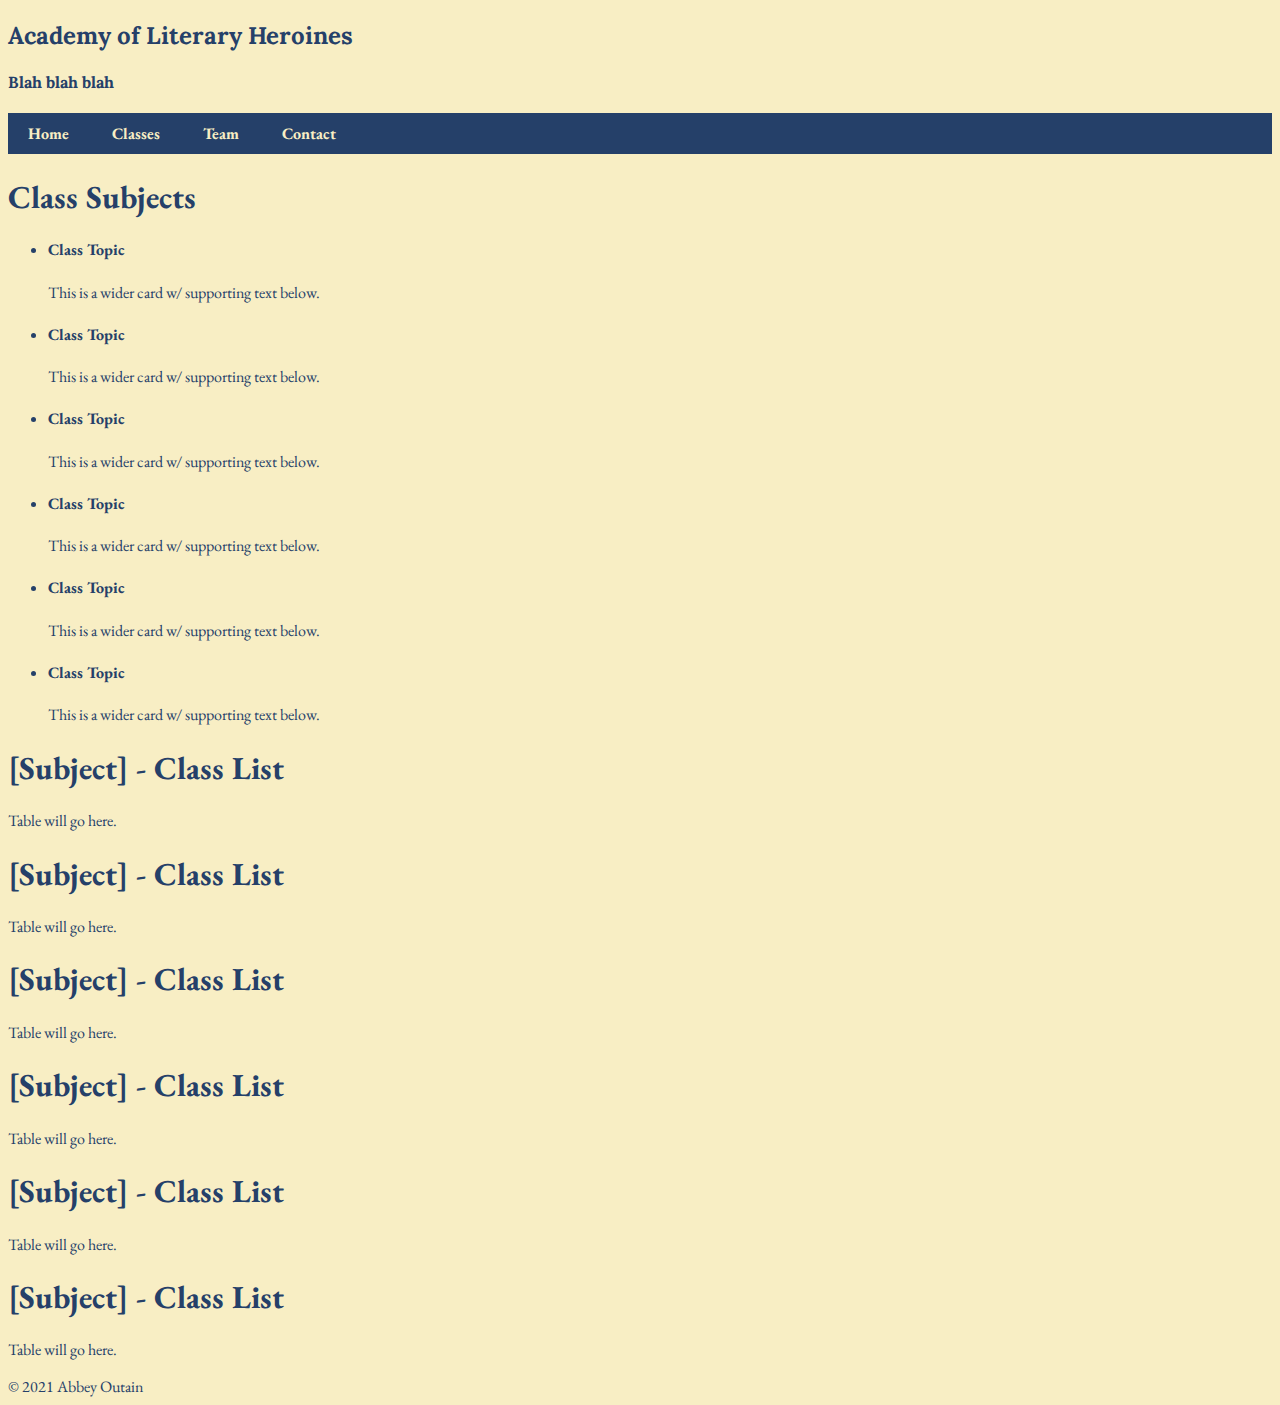
==== FED1StudioProject/Classes.html @ 7d3163d4 "Added fonts and images" ====
﻿<!DOCTYPE html>
<html>
<head>
    <meta charset="utf-8" />
    <title></title>

    <link href="stylesheets/stylesheet1.css" rel="stylesheet" />

</head>
<body>
    <header>
        <h2 id="schoolName">Academy of Literary Heroines</h2>
        <h4 id="slogan">Blah blah blah</h4>
    </header>
    <nav>
        <ul>
            <li><a href="/index.html">Home</a></li>
            <li><a href="/Classes.html">Classes</a></li>
            <li><a href="/Team.html">Team</a></li>
            <li><a href="/Contact.html">Contact</a></li>
        </ul>
    </nav>

    <main>

        <section id="classSubjects">
            <h1>Class Subjects</h1>
            <ul>
                <li>
                    <h4>Class Topic</h4>
                    <p>This is a wider card w/ supporting text below.</p>
                </li>
                <li>
                    <h4>Class Topic</h4>
                    <p>This is a wider card w/ supporting text below.</p>
                </li>
                <li>
                    <h4>Class Topic</h4>
                    <p>This is a wider card w/ supporting text below.</p>
                </li>
                <li>
                    <h4>Class Topic</h4>
                    <p>This is a wider card w/ supporting text below.</p>
                </li>
                <li>
                    <h4>Class Topic</h4>
                    <p>This is a wider card w/ supporting text below.</p>
                </li>
                <li>
                    <h4>Class Topic</h4>
                    <p>This is a wider card w/ supporting text below.</p>
                </li>
            </ul>
        </section>

        <section id="classListTables">
            <article>
                <h1>[Subject] - Class List</h1>
                <p>Table will go here.</p>
            </article>
            <article>
                <h1>[Subject] - Class List</h1>
                <p>Table will go here.</p>
            </article>
            <article>
                <h1>[Subject] - Class List</h1>
                <p>Table will go here.</p>
            </article>
            <article>
                <h1>[Subject] - Class List</h1>
                <p>Table will go here.</p>
            </article>
            <article>
                <h1>[Subject] - Class List</h1>
                <p>Table will go here.</p>
            </article>
            <article>
                <h1>[Subject] - Class List</h1>
                <p>Table will go here.</p>
            </article>
        </section>

    </main>
    <footer>&copy; 2021 Abbey Outain</footer>
</body>
</html>
---- FED1StudioProject/stylesheets/stylesheet1.css ----
﻿/*#region Import */

@import url('https://fonts.googleapis.com/css2?family=EB+Garamond:ital,wght@0,400;0,500;0,700;0,800;1,400&family=Lora:ital@0;1&display=swap');

/*#endregion */

/*#region base*/
body {
    color: #254069;
    background-color: #F8EEC4;
    font-family: 'EB Garamond', serif;
}

header {
    font-family: 'Lora', serif;
}

main {
}

h1 {
    font-weight: bold;
}

h2 {
}

p {
}

/*#endregion */

/*#region Nav Bar */

nav ul li a {
    color: #F8EEC4;
    font-weight: bold;
    text-decoration: none;
}

nav ul li a:hover, nav ul li a:active, nav ul li a:focus {
        text-decoration: none;
        background-color: #F8EEC4;
        color: #254069;
    }

nav ul {
    background-color: #254069;
    padding: 0;
}

    nav ul li {
        display: inline-block;
        margin: 10px 20px;
    }

    nav ul li a {
        display: block;
    }

/*#endregion */

/*#region Index */



/*#endregion */

/*#region Classes */

#classSubjects {
}

#classListTables {
}

/*#endregion */

/*#region Team */

#leadership {
}

#sales {
}

#administration {
}

#instructors {
}

/*#endregion */

/*#region Contact */

#contactUs {
}

/*#endregion */
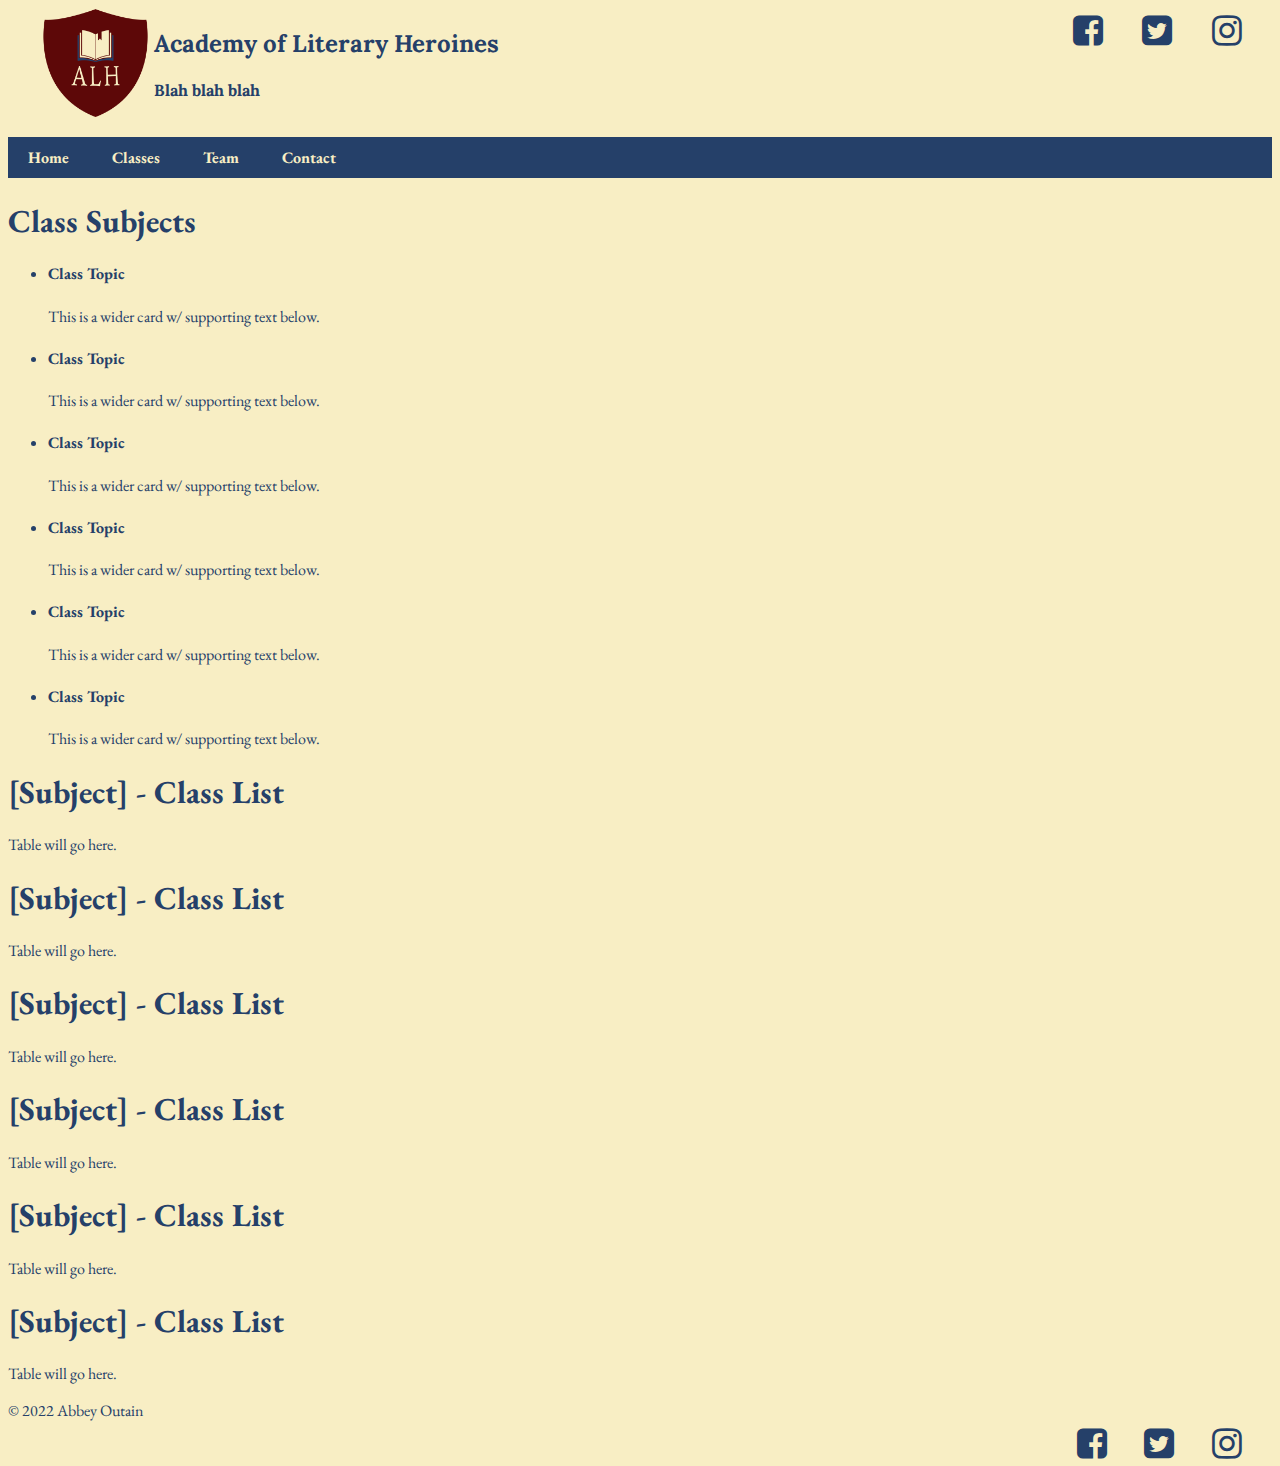
==== commit b51290cd: "Added logos, styled header, added favicon" ====
--- a/FED1StudioProject/Classes.html
+++ b/FED1StudioProject/Classes.html
@@ -4,13 +4,26 @@
     <meta charset="utf-8" />
     <title></title>
 
+    <link rel="shortcut icon" href="/images/alhFavicon.ico" type="image/x-icon">
+    <link rel="icon" href="/images/alhFavicon.ico" type="image/x-icon">
+    <link href="http://maxcdn.bootstrapcdn.com/font-awesome/4.7.0/css/font-awesome.min.css" rel="stylesheet" />
     <link href="stylesheets/stylesheet1.css" rel="stylesheet" />
 
 </head>
 <body>
     <header>
-        <h2 id="schoolName">Academy of Literary Heroines</h2>
-        <h4 id="slogan">Blah blah blah</h4>
+        <section>
+            <img id="logo" src="images/alhLogo.png" />
+            <article id="nameAndSlogan">
+                <h2 id="schoolName">Academy of Literary Heroines</h2>
+                <h4 id="slogan">Blah blah blah</h4>
+            </article>
+        </section>
+        <section class="socialMediaLogos">
+            <i class="fa fa-facebook-square" aria-hidden="true"></i>
+            <i class="fa fa-twitter-square" aria-hidden="true"></i>
+            <i class="fa fa-instagram" aria-hidden="true"></i>
+        </section>
     </header>
     <nav>
         <ul>
@@ -81,6 +94,15 @@
         </section>
 
     </main>
-    <footer>&copy; 2021 Abbey Outain</footer>
+    <footer>
+        <section>
+            &copy; 2022 Abbey Outain
+        </section>
+        <section class="socialMediaLogos">
+            <i class="fa fa-facebook-square" aria-hidden="true"></i>
+            <i class="fa fa-twitter-square" aria-hidden="true"></i>
+            <i class="fa fa-instagram" aria-hidden="true"></i>
+        </section>
+    </footer>
 </body>
 </html>--- a/FED1StudioProject/stylesheets/stylesheet1.css
+++ b/FED1StudioProject/stylesheets/stylesheet1.css
@@ -4,7 +4,7 @@
 
 /*#endregion */
 
-/*#region base*/
+/*#region base/header*/
 body {
     color: #254069;
     background-color: #F8EEC4;
@@ -13,19 +13,32 @@
 
 header {
     font-family: 'Lora', serif;
+    display: block;
 }
 
-main {
+header section {
+    display: inline-block;
 }
 
-h1 {
-    font-weight: bold;
+#logo {
+    max-width: 20%;
+    margin-left: 6%;
 }
 
-h2 {
+#nameAndSlogan {
+    margin-right: 10%;
+    float: right;
 }
 
-p {
+.socialMediaLogos {
+    font-size: 35px;
+    text-align: right;
+    min-width: 30%;
+    float: right;
+}
+
+.socialMediaLogos i {
+    margin-right: 8%;
 }
 
 /*#endregion */
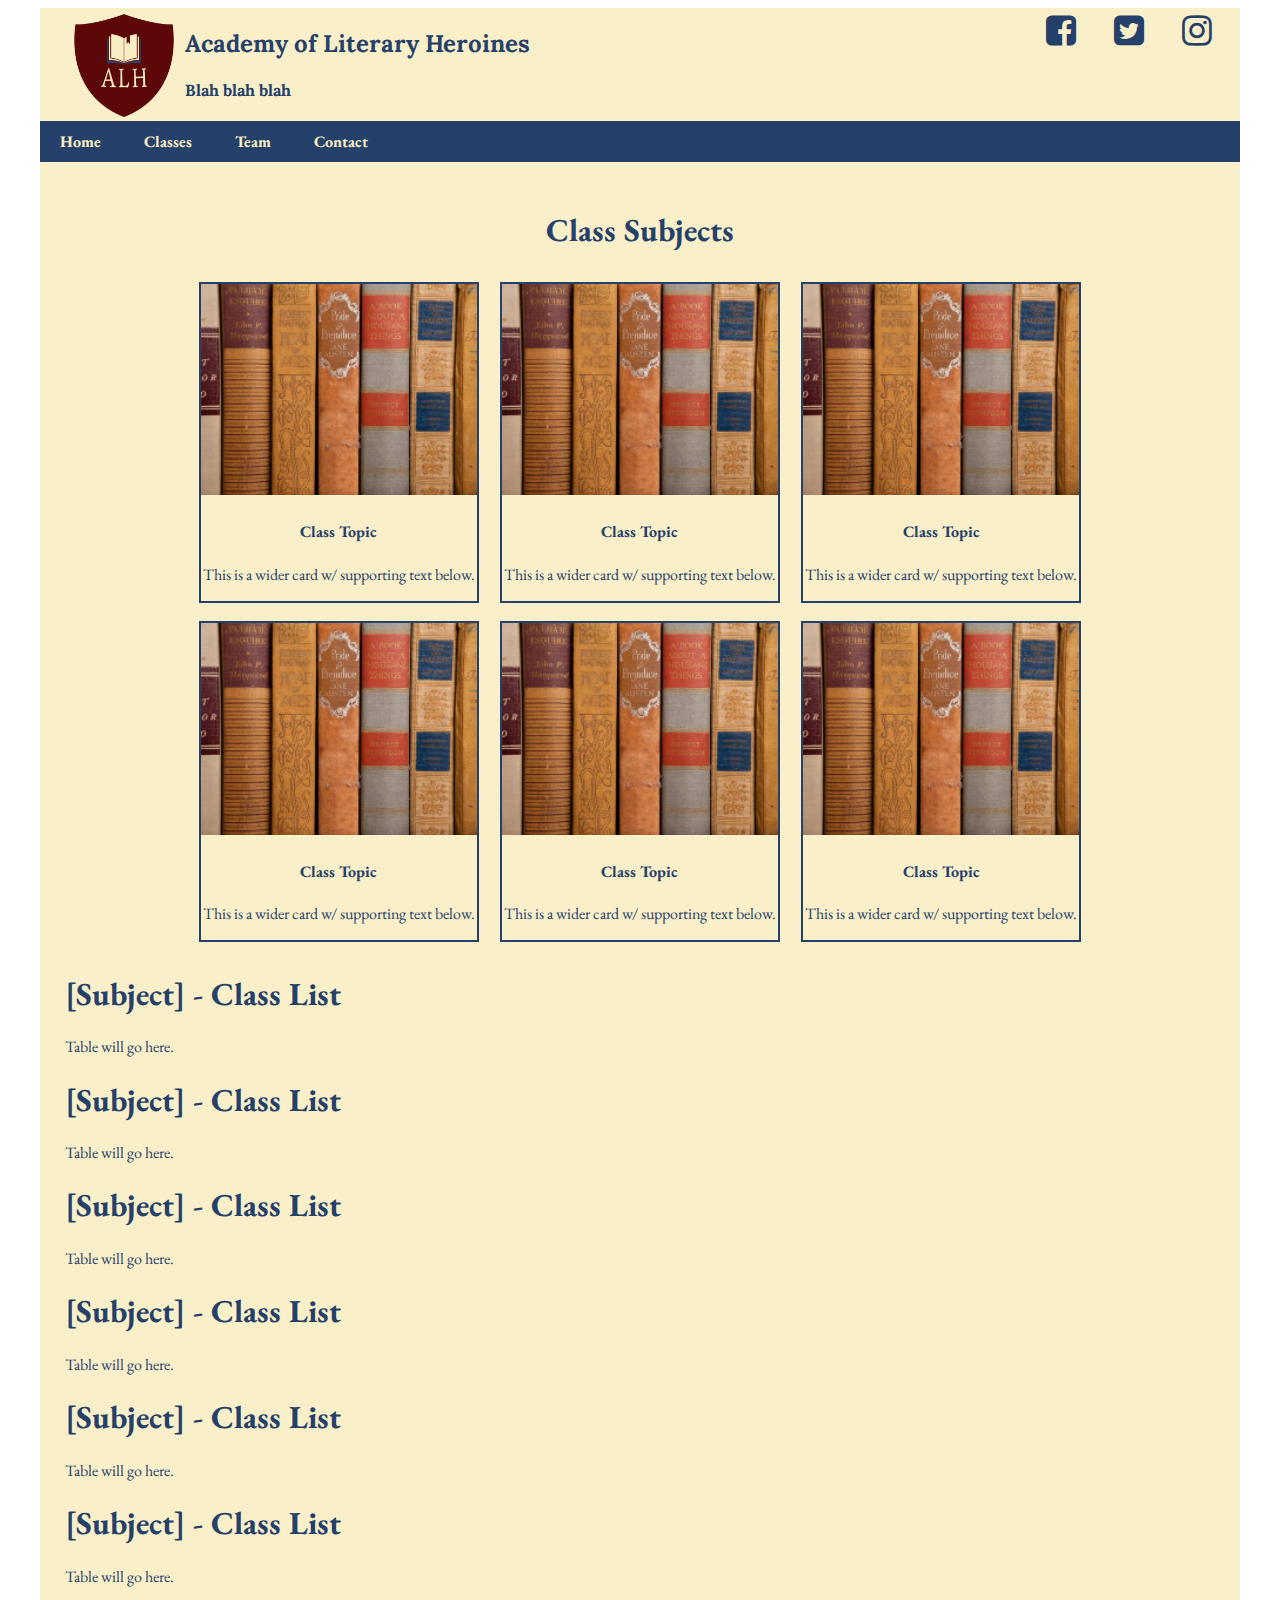
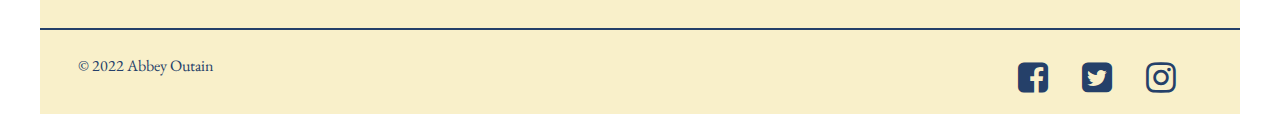
==== commit e70b7dce: "Created image gallery in Class.html" ====
--- a/FED1StudioProject/Classes.html
+++ b/FED1StudioProject/Classes.html
@@ -38,32 +38,50 @@
 
         <section id="classSubjects">
             <h1>Class Subjects</h1>
-            <ul>
-                <li>
+            <div class="classGallery">
+                <section class="galleryItem">
+                    <a href="/images/placeholder.png" target="_blank">
+                        <img src="images/placeholder.png" />
+                    </a>
                     <h4>Class Topic</h4>
                     <p>This is a wider card w/ supporting text below.</p>
-                </li>
-                <li>
+                </section>
+                <section class="galleryItem">
+                    <a href="/images/placeholder.png" target="_blank">
+                        <img src="images/placeholder.png" />
+                    </a>
                     <h4>Class Topic</h4>
                     <p>This is a wider card w/ supporting text below.</p>
-                </li>
-                <li>
+                </section>
+                <section class="galleryItem">
+                    <a href="/images/placeholder.png" target="_blank">
+                        <img src="images/placeholder.png" />
+                    </a>
                     <h4>Class Topic</h4>
                     <p>This is a wider card w/ supporting text below.</p>
-                </li>
-                <li>
+                </section>
+                <section class="galleryItem">
+                    <a href="/images/placeholder.png" target="_blank">
+                        <img src="images/placeholder.png" />
+                    </a>
                     <h4>Class Topic</h4>
                     <p>This is a wider card w/ supporting text below.</p>
-                </li>
-                <li>
+                </section>
+                <section class="galleryItem">
+                    <a href="/images/placeholder.png" target="_blank">
+                        <img src="images/placeholder.png" />
+                    </a>
                     <h4>Class Topic</h4>
                     <p>This is a wider card w/ supporting text below.</p>
-                </li>
-                <li>
+                </section>
+                <section class="galleryItem">
+                    <a href="/images/placeholder.png" target="_blank">
+                        <img src="images/placeholder.png" />
+                    </a>
                     <h4>Class Topic</h4>
                     <p>This is a wider card w/ supporting text below.</p>
-                </li>
-            </ul>
+                </section>
+            </div>
         </section>
 
         <section id="classListTables">
--- a/FED1StudioProject/stylesheets/stylesheet1.css
+++ b/FED1StudioProject/stylesheets/stylesheet1.css
@@ -1,28 +1,40 @@
-﻿/*#region Import */
+﻿
+/*#region Import */
 
 @import url('https://fonts.googleapis.com/css2?family=EB+Garamond:ital,wght@0,400;0,500;0,700;0,800;1,400&family=Lora:ital@0;1&display=swap');
 
 /*#endregion */
 
-/*#region base/header*/
+/*#region base/header/footer*/
 body {
     color: #254069;
-    background-color: #F8EEC4;
+    /*background-color: #F8EEC4;*/
     font-family: 'EB Garamond', serif;
+    background-image: url(/images/library-cropped.png);
+    background-attachment: fixed;
+    background-size: cover;
+}
+
+h1 {
+    font-size: 2em;
 }
 
 header {
+    width: 95%;
+    margin: auto;
     font-family: 'Lora', serif;
     display: block;
-}
-
-header section {
-    display: inline-block;
-}
+    background-color: rgba(248, 238, 196, .9);
+}
+
+    header section {
+        display: inline-block;
+    }
 
 #logo {
-    max-width: 20%;
+    max-width: 19%;
     margin-left: 6%;
+    margin-top: 1%;
 }
 
 #nameAndSlogan {
@@ -37,77 +49,186 @@
     float: right;
 }
 
-.socialMediaLogos i {
-    margin-right: 8%;
+    .socialMediaLogos i {
+        margin-right: 8%;
+    }
+
+main {
+    width: 95%;
+    padding: 2%;
+    margin: auto;
+    background-color: rgba(248, 238, 196, .9);
+    box-sizing: border-box;
+}
+
+footer {
+    width: 95%;
+    margin: auto;
+    border-top: solid 2px #254069;
+    padding: 2% 3% 3% 3%;
+    box-sizing: border-box;
+    background-color: rgba(248, 238, 196, .9);
+}
+
+    footer section {
+        display: inline-block;
+    }
+
+.clear {
+    clear: both;
 }
 
 /*#endregion */
 
 /*#region Nav Bar */
 
-nav ul li a {
-    color: #F8EEC4;
-    font-weight: bold;
-    text-decoration: none;
-}
-
-nav ul li a:hover, nav ul li a:active, nav ul li a:focus {
+nav {
+    width: 95%;
+    margin: auto;
+}
+
+    nav ul li a {
+        color: #F8EEC4;
+        font-weight: bold;
         text-decoration: none;
-        background-color: #F8EEC4;
+    }
+
+        nav ul li a:hover, nav ul li a:active, nav ul li a:focus {
+            text-decoration: none;
+            background-color: #F8EEC4;
+            color: #254069;
+        }
+
+    nav ul {
+        background-color: #254069;
+        padding: 0;
+        margin: 0;
+    }
+
+        nav ul li {
+            display: inline-block;
+            margin: 10px 20px;
+        }
+
+            nav ul li a {
+                display: block;
+            }
+
+/*#endregion */
+
+/*#region Index */
+
+#chooseUs h1 {
+    text-align: center;
+}
+
+#aboutUsLeft {
+    width: 25%;
+    float: left;
+}
+
+#aboutUsRight {
+    width: 75%;
+    float: right;
+}
+
+#chooseUsLeft {
+    width: 50%;
+    float: left;
+}
+
+#chooseUsRight {
+    width: 50%;
+    float: right;
+}
+
+#pen {
+    width: 80%;
+    margin: auto;
+}
+
+#castleInterior {
+    width: 50%;
+    margin: auto;
+}
+
+#castle {
+    width: 50%;
+    margin: auto;
+}
+
+/*#endregion */
+
+/*#region Classes */
+
+#classSubjects {
+    text-align: center;
+    width: 80%;
+    margin: auto;
+}
+
+.galleryItem {
+    width: 30%;
+    display: inline-block;
+    margin: 1% 1%;
+    border: solid 2px #254069;
+}
+
+.galleryItem a img {
+    width: 100%;
+}
+
+/*#endregion */
+
+/*#region Team */
+
+#teamMain {
+    width: 80%;
+    float: left;
+    border-right: solid 2px #254069;
+    box-sizing: border-box;
+}
+
+#teamAside {
+    width: 20%;
+    float: right;
+    padding-left: 3%;
+    box-sizing: border-box;
+}
+
+    #teamAside ul li a {
         color: #254069;
-    }
-
-nav ul {
-    background-color: #254069;
-    padding: 0;
-}
-
-    nav ul li {
-        display: inline-block;
-        margin: 10px 20px;
-    }
-
-    nav ul li a {
-        display: block;
-    }
-
-/*#endregion */
-
-/*#region Index */
-
-
-
-/*#endregion */
-
-/*#region Classes */
-
-#classSubjects {
-}
-
-#classListTables {
-}
-
-/*#endregion */
-
-/*#region Team */
-
-#leadership {
-}
-
-#sales {
-}
-
-#administration {
-}
-
-#instructors {
+        font-weight: bold;
+        text-decoration: none;
+    }
+
+.teamHeaders {
+    text-align: center;
+}
+
+.teamImageLeft {
+    width: 25%;
+    float: left;
+}
+
+.teamImage {
+    width: 80%;
+    margin: auto;
+    border-radius: 50%;
+}
+
+.teamTextRight {
+    width: 75%;
+    float: right;
 }
 
 /*#endregion */
 
 /*#region Contact */
-
 #contactUs {
-}
-
-/*#endregion */
+    width: 50%;
+    margin: auto;
+    text-align: center;
+}
+
+/*#endregion */
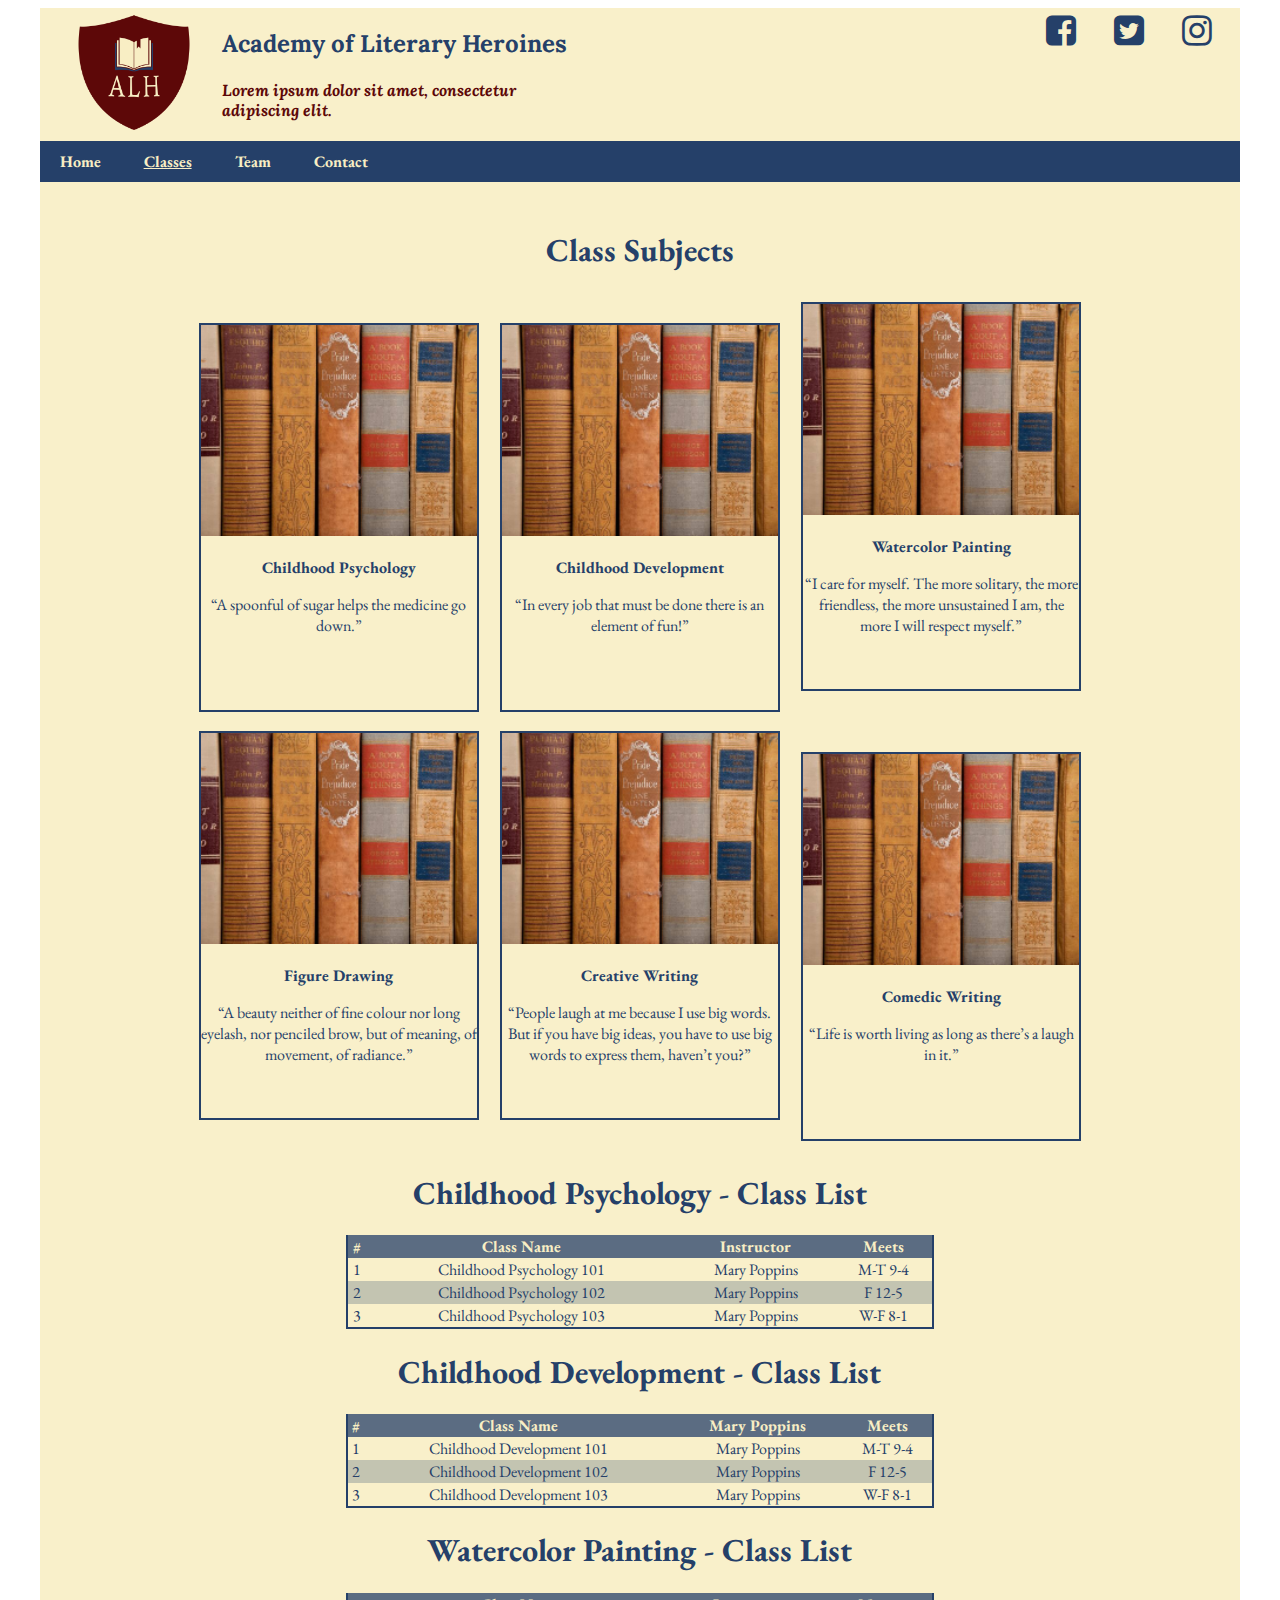
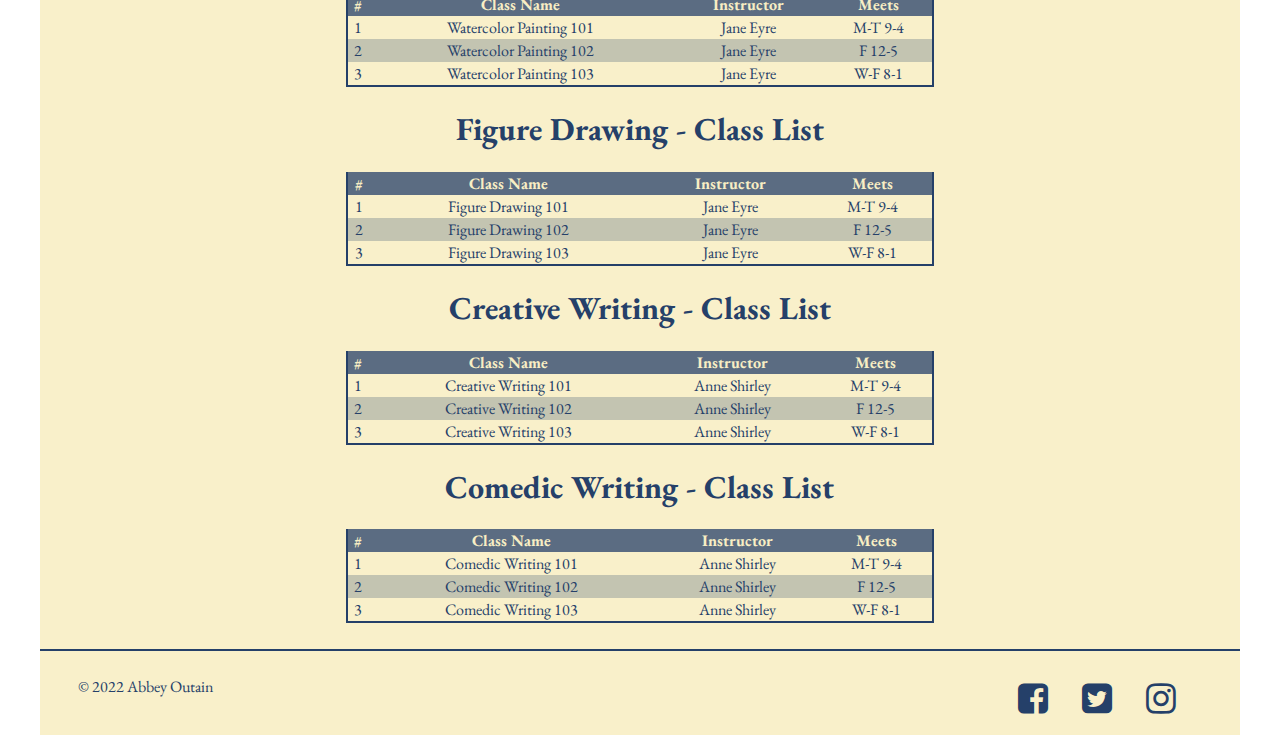
==== commit df13f6ad: "Formatted tables, added anchor tags from class cards to class tables" ====
--- a/FED1StudioProject/Classes.html
+++ b/FED1StudioProject/Classes.html
@@ -16,7 +16,7 @@
             <img id="logo" src="images/alhLogo.png" />
             <article id="nameAndSlogan">
                 <h2 id="schoolName">Academy of Literary Heroines</h2>
-                <h4 id="slogan">Blah blah blah</h4>
+                <h4 id="slogan">Lorem ipsum dolor sit amet, consectetur adipiscing elit.</h4>
             </article>
         </section>
         <section class="socialMediaLogos">
@@ -28,7 +28,7 @@
     <nav>
         <ul>
             <li><a href="/index.html">Home</a></li>
-            <li><a href="/Classes.html">Classes</a></li>
+            <li><a class="currentPage" href="/Classes.html">Classes</a></li>
             <li><a href="/Team.html">Team</a></li>
             <li><a href="/Contact.html">Contact</a></li>
         </ul>
@@ -40,76 +40,255 @@
             <h1>Class Subjects</h1>
             <div class="classGallery">
                 <section class="galleryItem">
-                    <a href="/images/placeholder.png" target="_blank">
-                        <img src="images/placeholder.png" />
-                    </a>
-                    <h4>Class Topic</h4>
-                    <p>This is a wider card w/ supporting text below.</p>
-                </section>
-                <section class="galleryItem">
-                    <a href="/images/placeholder.png" target="_blank">
-                        <img src="images/placeholder.png" />
-                    </a>
-                    <h4>Class Topic</h4>
-                    <p>This is a wider card w/ supporting text below.</p>
-                </section>
-                <section class="galleryItem">
-                    <a href="/images/placeholder.png" target="_blank">
-                        <img src="images/placeholder.png" />
-                    </a>
-                    <h4>Class Topic</h4>
-                    <p>This is a wider card w/ supporting text below.</p>
-                </section>
-                <section class="galleryItem">
-                    <a href="/images/placeholder.png" target="_blank">
-                        <img src="images/placeholder.png" />
-                    </a>
-                    <h4>Class Topic</h4>
-                    <p>This is a wider card w/ supporting text below.</p>
-                </section>
-                <section class="galleryItem">
-                    <a href="/images/placeholder.png" target="_blank">
-                        <img src="images/placeholder.png" />
-                    </a>
-                    <h4>Class Topic</h4>
-                    <p>This is a wider card w/ supporting text below.</p>
-                </section>
-                <section class="galleryItem">
-                    <a href="/images/placeholder.png" target="_blank">
-                        <img src="images/placeholder.png" />
-                    </a>
-                    <h4>Class Topic</h4>
-                    <p>This is a wider card w/ supporting text below.</p>
+                    <a href=#childhoodPsychology>
+                        <img src="images/placeholder.png" />
+                    </a>
+                    <h4>Childhood Psychology</h4>
+                    <p>“A spoonful of sugar helps the medicine go down.”</p>
+                </section>
+                <section class="galleryItem">
+                    <a href=#childhoodDevelopment>
+                        <img src="images/placeholder.png" />
+                    </a>
+                    <h4>Childhood Development</h4>
+                    <p>“In every job that must be done there is an element of fun!”</p>
+                </section>
+                <section class="galleryItem">
+                    <a href=#watercolorPainting>
+                        <img src="images/placeholder.png" />
+                    </a>
+                    <h4>Watercolor Painting</h4>
+                    <p>“I care for myself. The more solitary, the more friendless, the more unsustained I am, the more I will respect myself.”</p>
+                </section>
+                <section class="galleryItem">
+                    <a href=#figureDrawing>
+                        <img src="images/placeholder.png" />
+                    </a>
+                    <h4>Figure Drawing</h4>
+                    <p>“A beauty neither of fine colour nor long eyelash, nor penciled brow, but of meaning, of movement, of radiance.”</p>
+                </section>
+                <section class="galleryItem">
+                    <a href=#creativeWriting>
+                        <img src="images/placeholder.png" />
+                    </a>
+                    <h4>Creative Writing</h4>
+                    <p>“People laugh at me because I use big words. But if you have big ideas, you have to use big words to express them, haven’t you?”</p>
+                </section>
+                <section class="galleryItem">
+                    <a href=#comedicWriting>
+                        <img src="images/placeholder.png" />
+                    </a>
+                    <h4>Comedic Writing</h4>
+                    <p>“Life is worth living as long as there’s a laugh in it.”</p>
                 </section>
             </div>
         </section>
 
-        <section id="classListTables">
-            <article>
-                <h1>[Subject] - Class List</h1>
-                <p>Table will go here.</p>
-            </article>
-            <article>
-                <h1>[Subject] - Class List</h1>
-                <p>Table will go here.</p>
-            </article>
-            <article>
-                <h1>[Subject] - Class List</h1>
-                <p>Table will go here.</p>
-            </article>
-            <article>
-                <h1>[Subject] - Class List</h1>
-                <p>Table will go here.</p>
-            </article>
-            <article>
-                <h1>[Subject] - Class List</h1>
-                <p>Table will go here.</p>
-            </article>
-            <article>
-                <h1>[Subject] - Class List</h1>
-                <p>Table will go here.</p>
-            </article>
-        </section>
+        <div class = "classTables">
+            <section id="childhoodPsychology" class="classListTable">
+                <h1>Childhood Psychology - Class List</h1>
+                <table>
+                    <thead>
+                        <tr>
+                            <th>#</th>
+                            <th>Class Name</th>
+                            <th>Instructor</th>
+                            <th>Meets</th>
+                        </tr>
+                    </thead>
+                    <tbody>
+                        <tr>
+                            <td>1</td>
+                            <td>Childhood Psychology 101</td>
+                            <td>Mary Poppins</td>
+                            <td>M-T 9-4</td>
+                        </tr>
+                        <tr>
+                            <td>2</td>
+                            <td>Childhood Psychology 102</td>
+                            <td>Mary Poppins</td>
+                            <td>F 12-5</td>
+                        </tr>
+                        <tr>
+                            <td>3</td>
+                            <td>Childhood Psychology 103</td>
+                            <td>Mary Poppins</td>
+                            <td>W-F 8-1</td>
+                        </tr>
+                    </tbody>
+                </table>
+            </section>
+
+            <section id="childhoodDevelopment" class="classListTable">
+                <h1>Childhood Development - Class List</h1>
+                <table>
+                    <thead>
+                        <tr>
+                            <th>#</th>
+                            <th>Class Name</th>
+                            <th>Mary Poppins</th>
+                            <th>Meets</th>
+                        </tr>
+                    </thead>
+                    <tbody>
+                        <tr>
+                            <td>1</td>
+                            <td>Childhood Development 101</td>
+                            <td>Mary Poppins</td>
+                            <td>M-T 9-4</td>
+                        </tr>
+                        <tr>
+                            <td>2</td>
+                            <td>Childhood Development 102</td>
+                            <td>Mary Poppins</td>
+                            <td>F 12-5</td>
+                        </tr>
+                        <tr>
+                            <td>3</td>
+                            <td>Childhood Development 103</td>
+                            <td>Mary Poppins</td>
+                            <td>W-F 8-1</td>
+                        </tr>
+                    </tbody>
+                </table>
+            </section>
+
+            <section id="watercolorPainting" class="classListTable">
+                <h1>Watercolor Painting - Class List</h1>
+                <table>
+                    <thead>
+                        <tr>
+                            <th>#</th>
+                            <th>Class Name</th>
+                            <th>Instructor</th>
+                            <th>Meets</th>
+                        </tr>
+                    </thead>
+                    <tbody>
+                        <tr>
+                            <td>1</td>
+                            <td>Watercolor Painting 101</td>
+                            <td>Jane Eyre</td>
+                            <td>M-T 9-4</td>
+                        </tr>
+                        <tr>
+                            <td>2</td>
+                            <td>Watercolor Painting 102</td>
+                            <td>Jane Eyre</td>
+                            <td>F 12-5</td>
+                        </tr>
+                        <tr>
+                            <td>3</td>
+                            <td>Watercolor Painting 103</td>
+                            <td>Jane Eyre</td>
+                            <td>W-F 8-1</td>
+                        </tr>
+                    </tbody>
+                </table>
+            </section>
+
+            <section id="figureDrawing" class="classListTable">
+                <h1>Figure Drawing - Class List</h1>
+                <table>
+                    <thead>
+                        <tr>
+                            <th>#</th>
+                            <th>Class Name</th>
+                            <th>Instructor</th>
+                            <th>Meets</th>
+                        </tr>
+                    </thead>
+                    <tbody>
+                        <tr>
+                            <td>1</td>
+                            <td>Figure Drawing 101</td>
+                            <td>Jane Eyre</td>
+                            <td>M-T 9-4</td>
+                        </tr>
+                        <tr>
+                            <td>2</td>
+                            <td>Figure Drawing 102</td>
+                            <td>Jane Eyre</td>
+                            <td>F 12-5</td>
+                        </tr>
+                        <tr>
+                            <td>3</td>
+                            <td>Figure Drawing 103</td>
+                            <td>Jane Eyre</td>
+                            <td>W-F 8-1</td>
+                        </tr>
+                    </tbody>
+                </table>
+            </section>
+
+            <section id="creativeWriting" class="classListTable">
+                <h1>Creative Writing - Class List</h1>
+                <table>
+                    <thead>
+                        <tr>
+                            <th>#</th>
+                            <th>Class Name</th>
+                            <th>Instructor</th>
+                            <th>Meets</th>
+                        </tr>
+                    </thead>
+                    <tbody>
+                        <tr>
+                            <td>1</td>
+                            <td>Creative Writing 101</td>
+                            <td>Anne Shirley</td>
+                            <td>M-T 9-4</td>
+                        </tr>
+                        <tr>
+                            <td>2</td>
+                            <td>Creative Writing 102</td>
+                            <td>Anne Shirley</td>
+                            <td>F 12-5</td>
+                        </tr>
+                        <tr>
+                            <td>3</td>
+                            <td>Creative Writing 103</td>
+                            <td>Anne Shirley</td>
+                            <td>W-F 8-1</td>
+                        </tr>
+                    </tbody>
+                </table>
+            </section>
+
+            <section id="comedicWriting" class="classListTable">
+                <h1>Comedic Writing - Class List</h1>
+                <table>
+                    <thead>
+                        <tr>
+                            <th>#</th>
+                            <th>Class Name</th>
+                            <th>Instructor</th>
+                            <th>Meets</th>
+                        </tr>
+                    </thead>
+                    <tbody>
+                        <tr>
+                            <td>1</td>
+                            <td>Comedic Writing 101</td>
+                            <td>Anne Shirley</td>
+                            <td>M-T 9-4</td>
+                        </tr>
+                        <tr>
+                            <td>2</td>
+                            <td>Comedic Writing 102</td>
+                            <td>Anne Shirley</td>
+                            <td>F 12-5</td>
+                        </tr>
+                        <tr>
+                            <td>3</td>
+                            <td>Comedic Writing 103</td>
+                            <td>Anne Shirley</td>
+                            <td>W-F 8-1</td>
+                        </tr>
+                    </tbody>
+                </table>
+            </section>
+        </div>
 
     </main>
     <footer>
--- a/FED1StudioProject/stylesheets/stylesheet1.css
+++ b/FED1StudioProject/stylesheets/stylesheet1.css
@@ -40,6 +40,12 @@
 #nameAndSlogan {
     margin-right: 10%;
     float: right;
+    width: 60%;
+}
+
+#slogan {
+    color: #5D0808;
+    font-style: italic;
 }
 
 .socialMediaLogos {
@@ -94,9 +100,7 @@
     }
 
         nav ul li a:hover, nav ul li a:active, nav ul li a:focus {
-            text-decoration: none;
-            background-color: #F8EEC4;
-            color: #254069;
+            text-decoration: underline;
         }
 
     nav ul {
@@ -114,9 +118,17 @@
                 display: block;
             }
 
+            nav ul li a.currentPage {
+                text-decoration: underline;
+            }
+
 /*#endregion */
 
 /*#region Index */
+
+#aboutUs {
+    margin-left: 5%;
+}
 
 #chooseUs h1 {
     text-align: center;
@@ -147,14 +159,23 @@
     margin: auto;
 }
 
+#chooseUsRight div, #chooseUsLeft div {
+    height: 440px;
+}
+
+#chooseUsLeftText {
+    width: 90%;
+    margin-left: 10%;
+}
+
 #castleInterior {
-    width: 50%;
+    width: 90%;
     margin: auto;
 }
 
 #castle {
-    width: 50%;
-    margin: auto;
+    width: 90%;
+    margin-left: 10%;
 }
 
 /*#endregion */
@@ -178,10 +199,45 @@
     width: 100%;
 }
 
+.galleryItem h4 {
+    margin-top: 1em;
+    margin-bottom: 1em;
+}
+
+.galleryItem p {
+    min-height: 100px;
+}
+.classTables {
+    width: 80%;
+    margin: auto;
+}
+
+.classListTable {
+    width: 80%;
+    margin: auto;
+    text-align: center;
+}
+
+table {
+    width: 80%;
+    margin: auto;
+    text-align: center;
+    border: solid 2px #254069;
+    border-top: none;
+    border-spacing: 0;
+}
+
+thead {
+    color: #F8EEC4;
+    background-color: rgba(37, 64, 105, .75);
+}
+tr:nth-child(2) {
+    background-color: rgba(37, 64, 105, .25);
+}
+
 /*#endregion */
 
 /*#region Team */
-
 #teamMain {
     width: 80%;
     float: left;
@@ -195,6 +251,10 @@
     padding-left: 3%;
     box-sizing: border-box;
 }
+
+    #teamAside ul {
+        padding-inline-start: 20px;
+    }
 
     #teamAside ul li a {
         color: #254069;
@@ -202,6 +262,11 @@
         text-decoration: none;
     }
 
+        #teamAside ul li a:hover, #teamAside ul li a:active, #teamAside ul li a:focus {
+            text-decoration: underline;
+            text-decoration-color: #5D0808;
+        }
+
 .teamHeaders {
     text-align: center;
 }
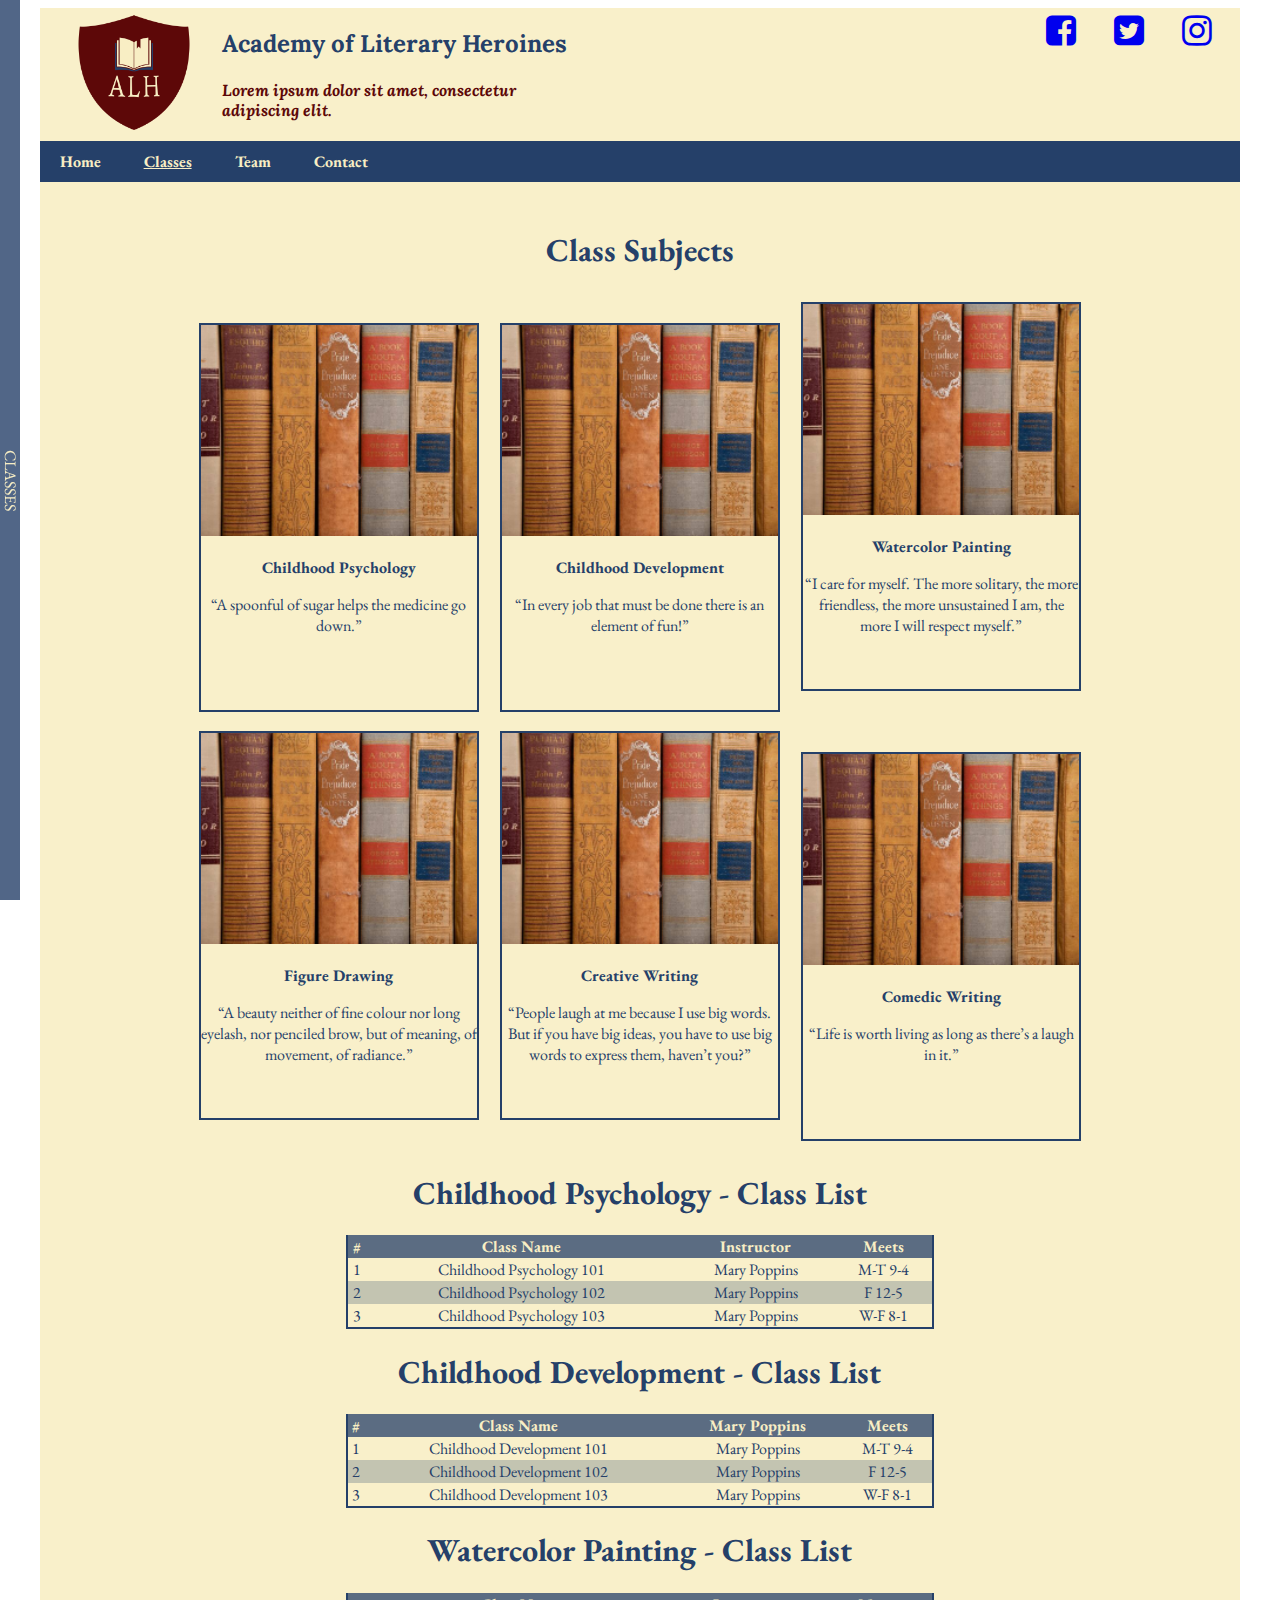
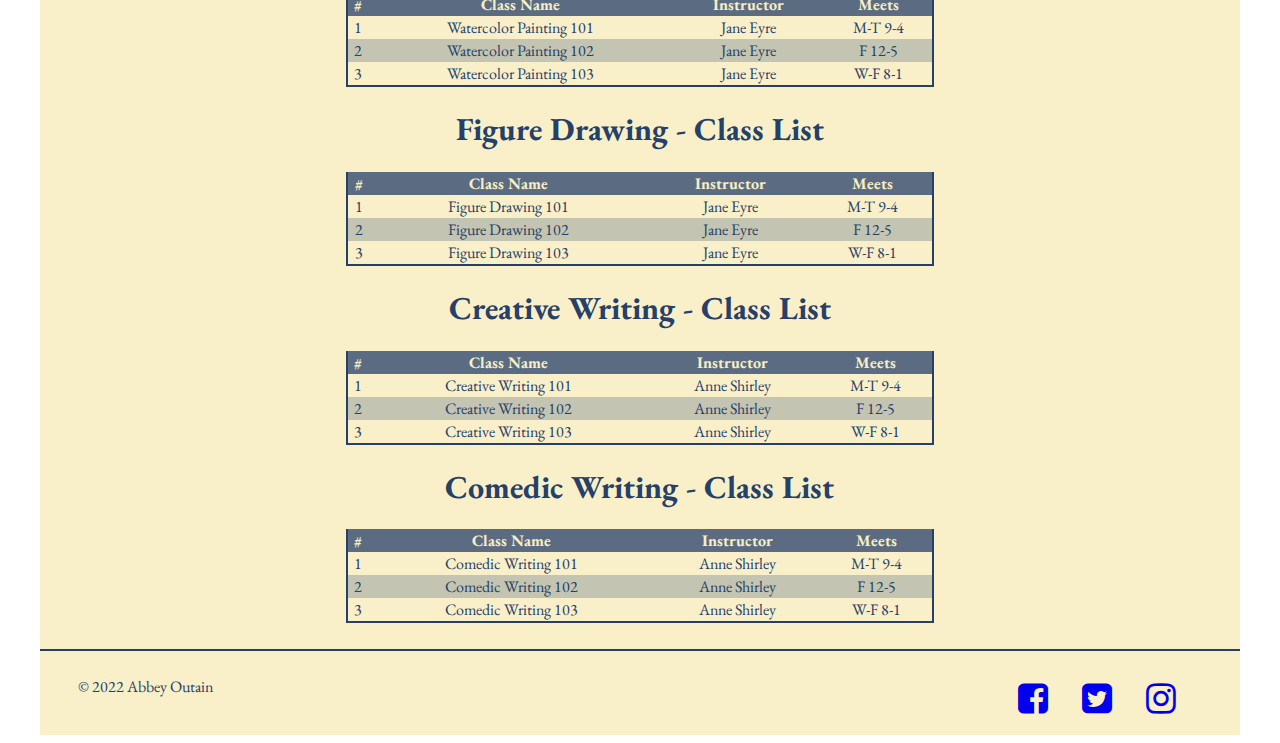
==== commit c597a0a6: "Added Side Nav in Classes.html" ====
--- a/FED1StudioProject/Classes.html
+++ b/FED1StudioProject/Classes.html
@@ -20,9 +20,9 @@
             </article>
         </section>
         <section class="socialMediaLogos">
-            <i class="fa fa-facebook-square" aria-hidden="true"></i>
-            <i class="fa fa-twitter-square" aria-hidden="true"></i>
-            <i class="fa fa-instagram" aria-hidden="true"></i>
+            <a href="http://www.facebook.com/learnwithus" target="_blank"><i class="fa fa-facebook-square" aria-hidden="true"></i></a>
+            <a href="http://twitter.com/weteachstuff" target="_blank"><i class="fa fa-twitter-square" aria-hidden="true"></i></a>
+            <a href="http://www.instagram.com/" target="_blank"><i class="fa fa-instagram" aria-hidden="true"></i></a>
         </section>
     </header>
     <nav>
@@ -84,7 +84,7 @@
             </div>
         </section>
 
-        <div class = "classTables">
+        <div class="classTables">
             <section id="childhoodPsychology" class="classListTable">
                 <h1>Childhood Psychology - Class List</h1>
                 <table>
@@ -291,14 +291,44 @@
         </div>
 
     </main>
+
+    <!-- Classes Button -->
+    <div id="classes-btn" class="button" onclick="openClassesNav()">
+        <span class="vertical-text">CLASSES</span>
+    </div>
+
+    <!-- Classes Nav -->
+    <div id="classes-nav" class="sidenav">
+        <a href="javascript:void(0)" class="close-btn" onclick="closeClassesNav()">&times;</a>
+        <a href="#childhoodPsychology">Childhood Psychology</a>
+        <a href="#childhoodDevelopment">Childhood Development</a>
+        <a href="#watercolorPainting">Watercolor Painting</a>
+        <a href="#figureDrawing">Figure Drawing</a>
+        <a href="#creativeWriting">Creative Writing</a>
+        <a href="#comedicWriting">Comedic Writing</a>
+    </div>
+
+    <!-- Toggle Classes Menu -->
+    <script type="text/javascript">
+        function openClassesNav() {
+            document.getElementById('classes-btn').style.display = "none";
+            document.getElementById('classes-nav').style.width = "225px";
+        }
+
+        function closeClassesNav() {
+            document.getElementById('classes-btn').style.display = "block";
+            document.getElementById('classes-nav').style.width = "0";
+        }
+    </script>
+
     <footer>
         <section>
             &copy; 2022 Abbey Outain
         </section>
         <section class="socialMediaLogos">
-            <i class="fa fa-facebook-square" aria-hidden="true"></i>
-            <i class="fa fa-twitter-square" aria-hidden="true"></i>
-            <i class="fa fa-instagram" aria-hidden="true"></i>
+            <a href="http://www.facebook.com/learnwithus" target="_blank"><i class="fa fa-facebook-square" aria-hidden="true"></i></a>
+            <a href="http://twitter.com/weteachstuff" target="_blank"><i class="fa fa-twitter-square" aria-hidden="true"></i></a>
+            <a href="http://www.instagram.com/" target="_blank"><i class="fa fa-instagram" aria-hidden="true"></i></a>
         </section>
     </footer>
 </body>
--- a/FED1StudioProject/stylesheets/stylesheet1.css
+++ b/FED1StudioProject/stylesheets/stylesheet1.css
@@ -118,9 +118,9 @@
                 display: block;
             }
 
-            nav ul li a.currentPage {
-                text-decoration: underline;
-            }
+                nav ul li a.currentPage {
+                    text-decoration: underline;
+                }
 
 /*#endregion */
 
@@ -195,18 +195,23 @@
     border: solid 2px #254069;
 }
 
-.galleryItem a img {
-    width: 100%;
-}
-
-.galleryItem h4 {
-    margin-top: 1em;
-    margin-bottom: 1em;
-}
-
-.galleryItem p {
-    min-height: 100px;
-}
+    .galleryItem:hover {
+        border: solid 4px #254069;
+    }
+
+    .galleryItem a img {
+        width: 100%;
+    }
+
+    .galleryItem h4 {
+        margin-top: 1em;
+        margin-bottom: 1em;
+    }
+
+    .galleryItem p {
+        min-height: 100px;
+    }
+
 .classTables {
     width: 80%;
     margin: auto;
@@ -231,8 +236,62 @@
     color: #F8EEC4;
     background-color: rgba(37, 64, 105, .75);
 }
+
 tr:nth-child(2) {
     background-color: rgba(37, 64, 105, .25);
+}
+
+.sidenav {
+    height: 100%;
+    width: 0;
+    position: fixed;
+    z-index: 1030;
+    top: 0;
+    left: 0;
+    background-color: rgba(37, 64, 105, .95);
+    overflow-x: hidden;
+    padding-top: 100px;
+    transition: .3s;
+}
+
+    .sidenav a {
+        padding: 8px 8px 8px 45px;
+        text-decoration: none;
+        font-size: 17px;
+        color: #F8EEC4;
+        display: block;
+        transition: .3s;
+    }
+
+        .sidenav a:hover {
+            text-decoration: underline;
+        }
+
+.close-btn {
+    position: absolute;
+    top: 50px;
+    right: 25px;
+    font-size: 30px !important;
+    margin-left: 50px;
+}
+
+.button {
+    background: rgba(37, 64, 105, .8);
+    height: 100%;
+    width: 20px;
+    z-index: 1030;
+    position: fixed;
+    left: 0;
+    top: 0;
+    cursor: pointer;
+}
+
+.vertical-text {
+    position: absolute;
+    top: 50%;
+    left: 0;
+    writing-mode: vertical-rl;
+    color: #F8EEC4;
 }
 
 /*#endregion */
@@ -256,16 +315,16 @@
         padding-inline-start: 20px;
     }
 
-    #teamAside ul li a {
-        color: #254069;
-        font-weight: bold;
-        text-decoration: none;
-    }
-
-        #teamAside ul li a:hover, #teamAside ul li a:active, #teamAside ul li a:focus {
-            text-decoration: underline;
-            text-decoration-color: #5D0808;
+        #teamAside ul li a {
+            color: #254069;
+            font-weight: bold;
+            text-decoration: none;
         }
+
+            #teamAside ul li a:hover, #teamAside ul li a:active, #teamAside ul li a:focus {
+                text-decoration: underline;
+                text-decoration-color: #5D0808;
+            }
 
 .teamHeaders {
     text-align: center;
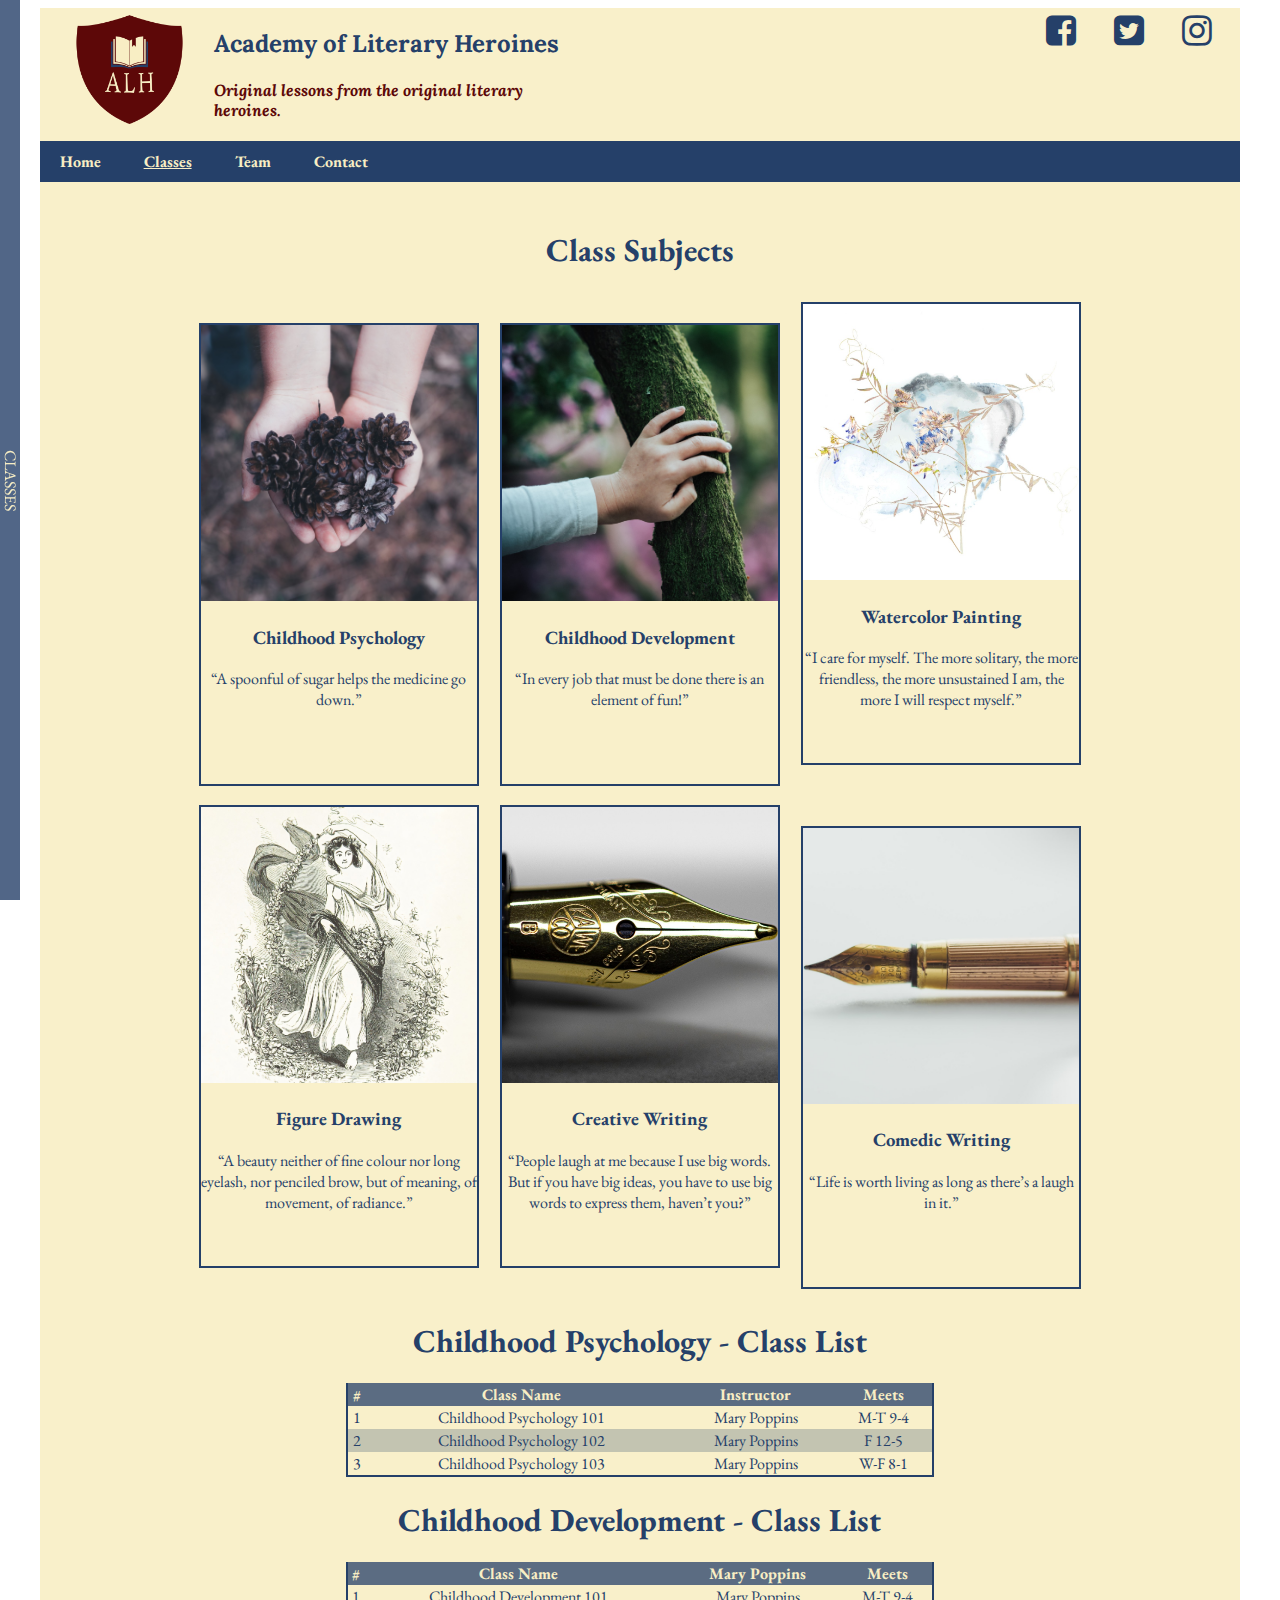
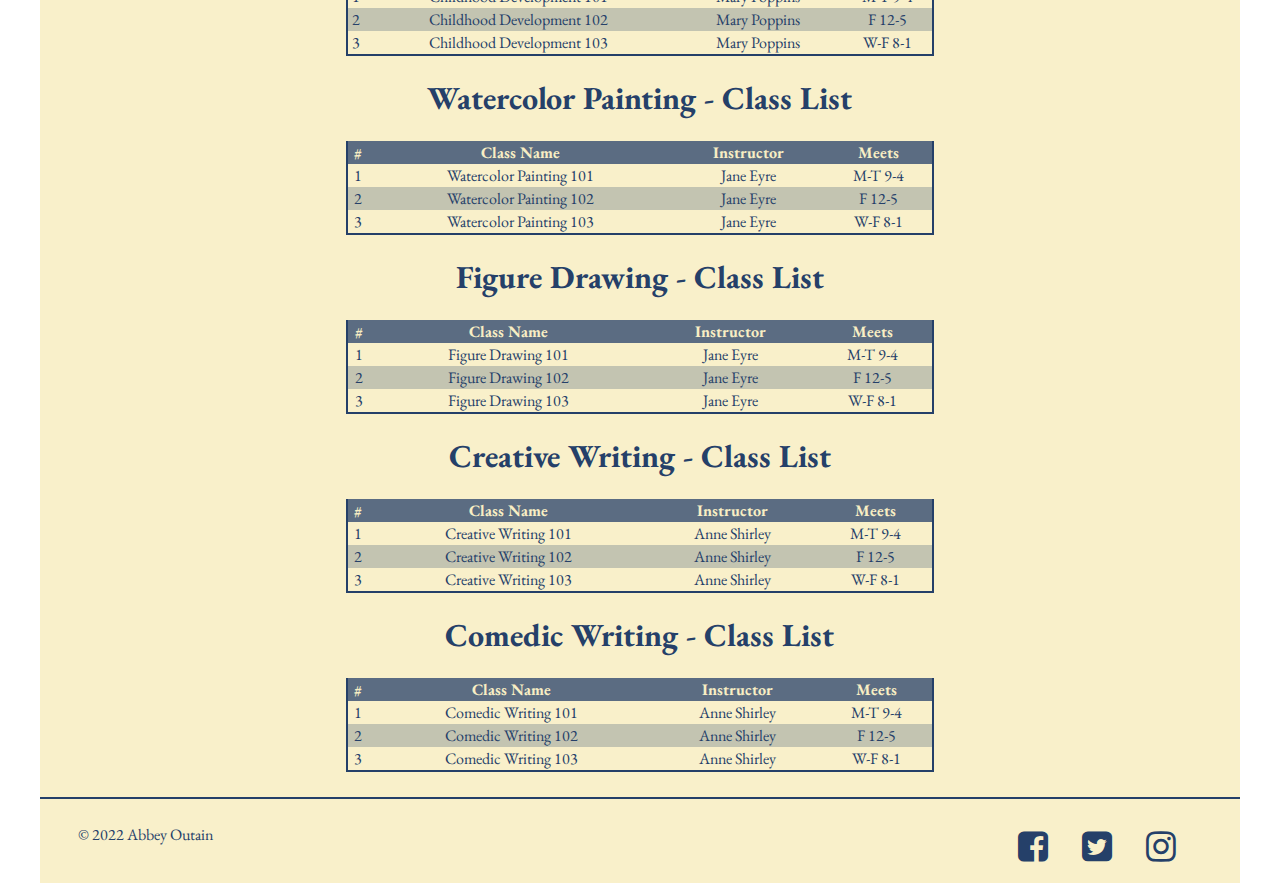
==== commit fa013477: "Replaced placeholder image in Classes.html, added alt and title to images, added slogan" ====
--- a/FED1StudioProject/Classes.html
+++ b/FED1StudioProject/Classes.html
@@ -16,7 +16,7 @@
             <img id="logo" src="images/alhLogo.png" />
             <article id="nameAndSlogan">
                 <h2 id="schoolName">Academy of Literary Heroines</h2>
-                <h4 id="slogan">Lorem ipsum dolor sit amet, consectetur adipiscing elit.</h4>
+                <h4 id="slogan">Original lessons from the original literary heroines.</h4>
             </article>
         </section>
         <section class="socialMediaLogos">
@@ -41,44 +41,56 @@
             <div class="classGallery">
                 <section class="galleryItem">
                     <a href=#childhoodPsychology>
-                        <img src="images/placeholder.png" />
-                    </a>
-                    <h4>Childhood Psychology</h4>
+                        <img src="images/childhoodPsychology-cropped.jpg"
+                             alt="A child's hands holding five pinecones."
+                             title="A child's hands holding five pinecones."/>
+                    </a>
+                    <h3>Childhood Psychology</h3>
                     <p>“A spoonful of sugar helps the medicine go down.”</p>
                 </section>
                 <section class="galleryItem">
                     <a href=#childhoodDevelopment>
-                        <img src="images/placeholder.png" />
-                    </a>
-                    <h4>Childhood Development</h4>
+                        <img src="images/childhoodDevelopment-cropped.jpg"
+                             alt="A child's hand resting on a mossy tree trunk."
+                             title="A child's hand resting on a mossy tree trunk."/>
+                    </a>
+                    <h3>Childhood Development</h3>
                     <p>“In every job that must be done there is an element of fun!”</p>
                 </section>
                 <section class="galleryItem">
                     <a href=#watercolorPainting>
-                        <img src="images/placeholder.png" />
-                    </a>
-                    <h4>Watercolor Painting</h4>
+                        <img src="images/watercolorPainting-cropped.jpg"
+                             alt="A watercolor painting of flowers."
+                             title="A watercolor painting of flowers."/>
+                    </a>
+                    <h3>Watercolor Painting</h3>
                     <p>“I care for myself. The more solitary, the more friendless, the more unsustained I am, the more I will respect myself.”</p>
                 </section>
                 <section class="galleryItem">
                     <a href=#figureDrawing>
-                        <img src="images/placeholder.png" />
-                    </a>
-                    <h4>Figure Drawing</h4>
+                        <img src="images/figureDrawing-cropped.jpg"
+                             alt="A sketch of a woman in a dress holding flowers."
+                             title="A sketch of a woman in a dress holding flowers."/>
+                    </a>
+                    <h3>Figure Drawing</h3>
                     <p>“A beauty neither of fine colour nor long eyelash, nor penciled brow, but of meaning, of movement, of radiance.”</p>
                 </section>
                 <section class="galleryItem">
                     <a href=#creativeWriting>
-                        <img src="images/placeholder.png" />
-                    </a>
-                    <h4>Creative Writing</h4>
+                        <img src="images/creativeWriting-cropped.jpg"
+                             alt="A fountain pen nib."
+                             title="A fountain pen nib."/>
+                    </a>
+                    <h3>Creative Writing</h3>
                     <p>“People laugh at me because I use big words. But if you have big ideas, you have to use big words to express them, haven’t you?”</p>
                 </section>
                 <section class="galleryItem">
                     <a href=#comedicWriting>
-                        <img src="images/placeholder.png" />
-                    </a>
-                    <h4>Comedic Writing</h4>
+                        <img src="images/comedicWriting-cropped.jpg"
+                             alt="A fountain pen."
+                             title="A fountain pen."/>
+                    </a>
+                    <h3>Comedic Writing</h3>
                     <p>“Life is worth living as long as there’s a laugh in it.”</p>
                 </section>
             </div>
--- a/FED1StudioProject/stylesheets/stylesheet1.css
+++ b/FED1StudioProject/stylesheets/stylesheet1.css
@@ -59,6 +59,10 @@
         margin-right: 8%;
     }
 
+    .socialMediaLogos a {
+        color: #254069;
+    }
+
 main {
     width: 95%;
     padding: 2%;
@@ -203,7 +207,7 @@
         width: 100%;
     }
 
-    .galleryItem h4 {
+    .galleryItem h3 {
         margin-top: 1em;
         margin-bottom: 1em;
     }
@@ -355,4 +359,12 @@
     text-align: center;
 }
 
-/*#endregion */
+#ringUs {
+    color: #5D0808;
+}
+
+#mailUs {
+    color: #5D0808;
+}
+
+/*#endregion */
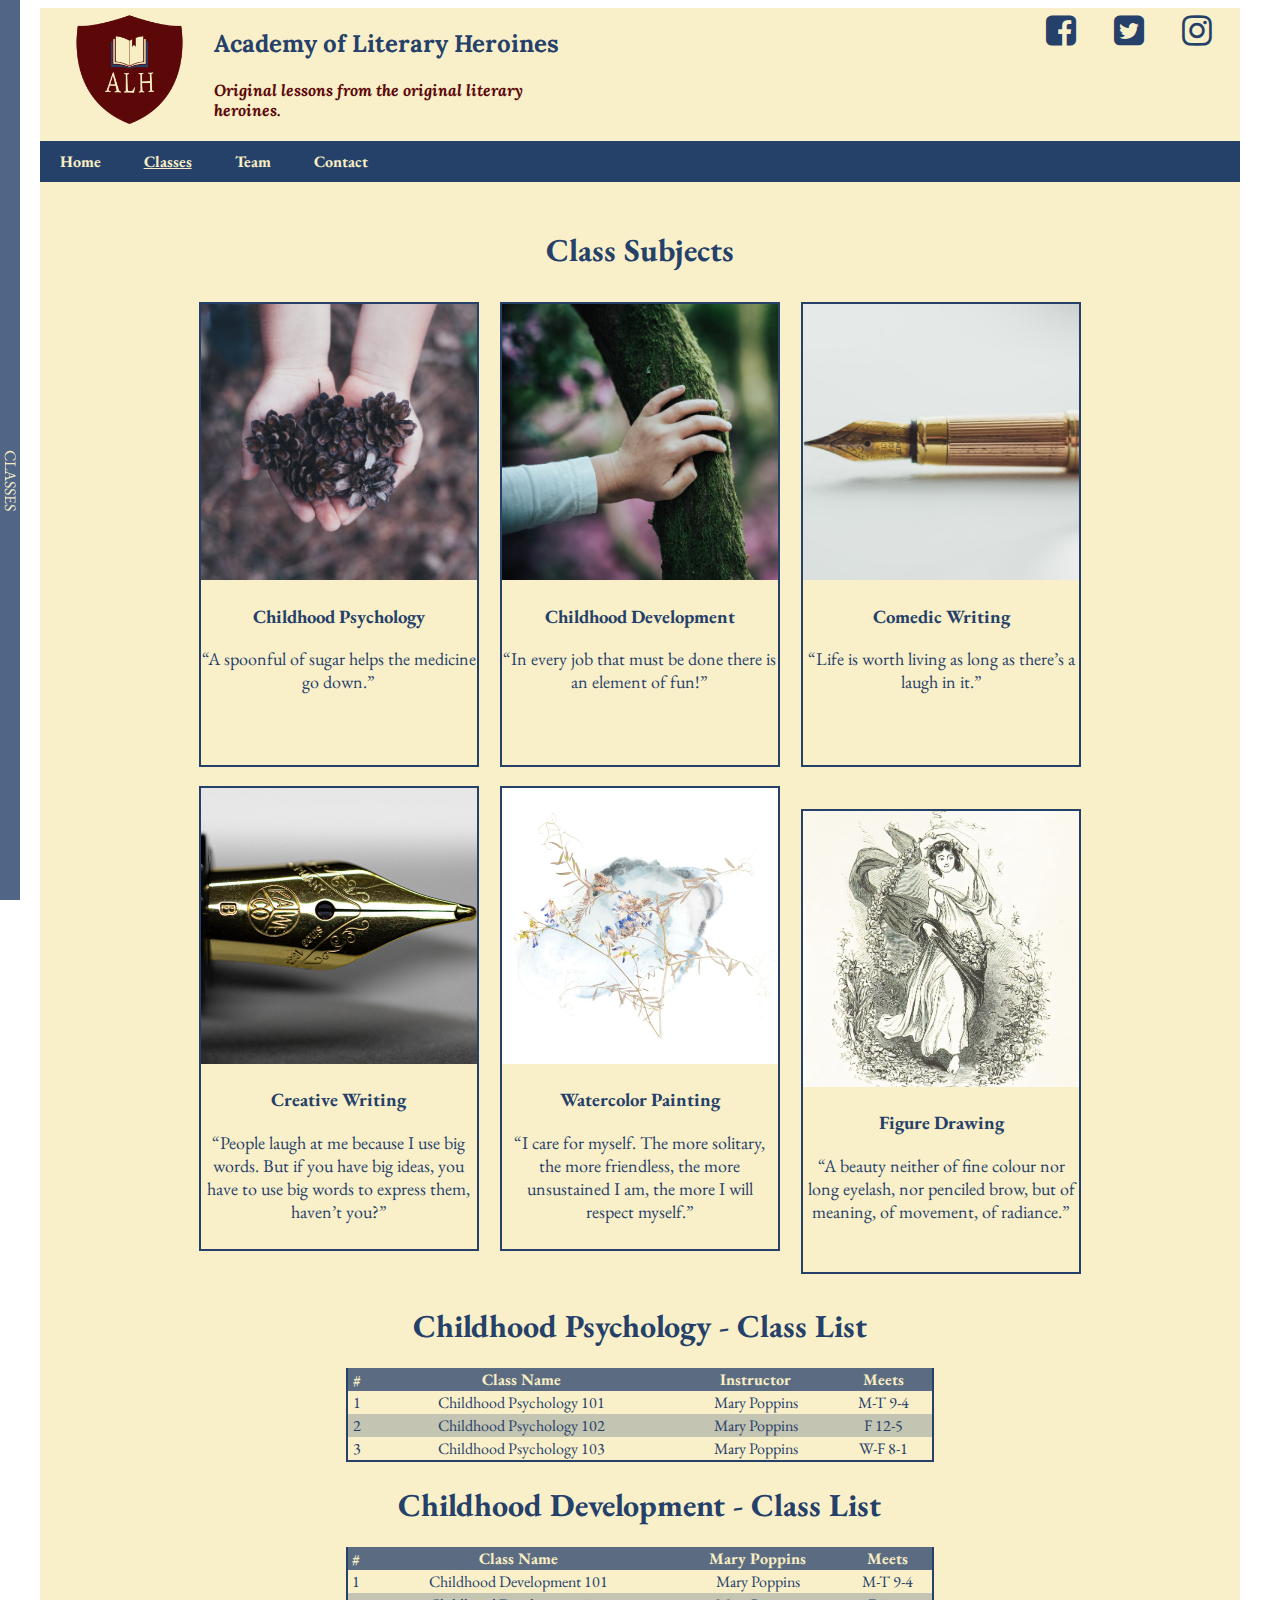
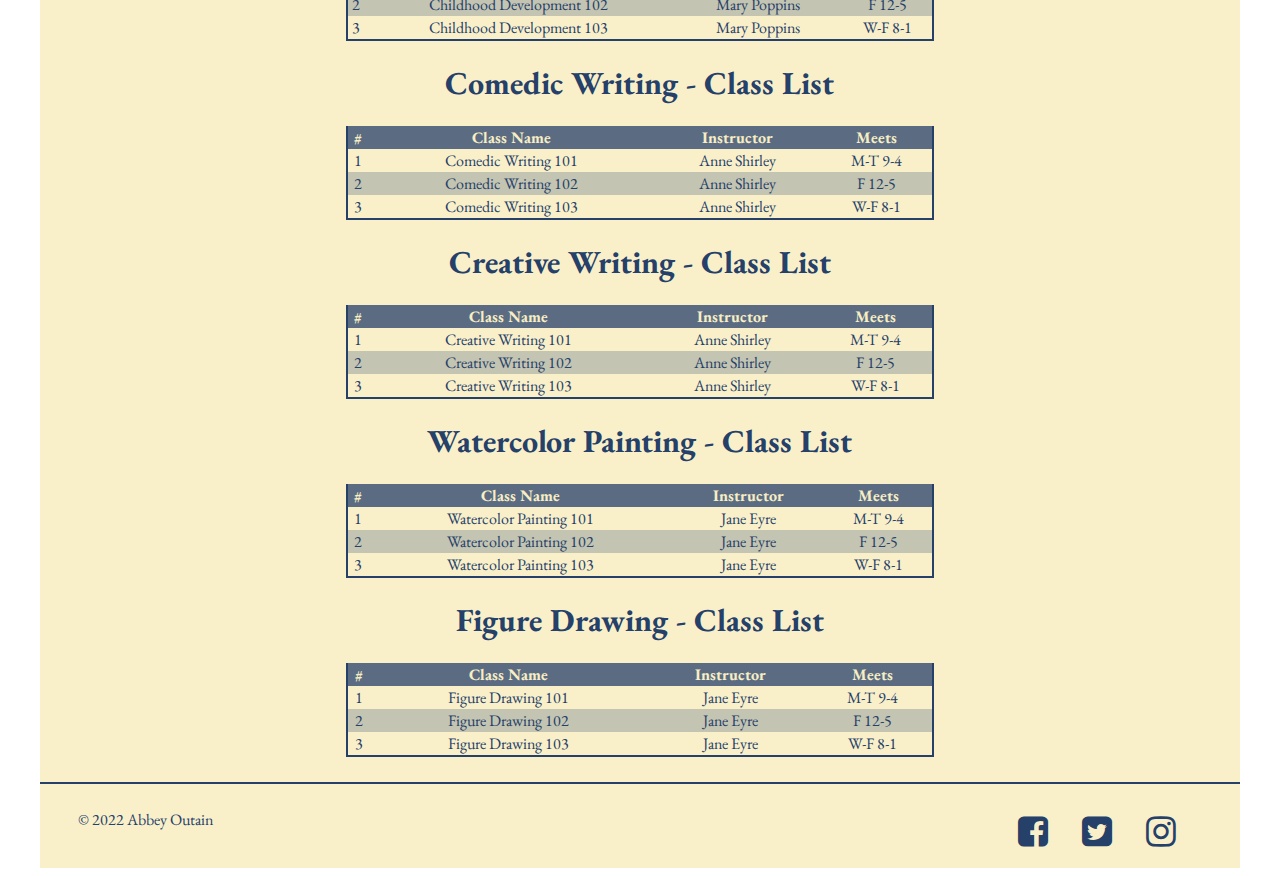
==== commit d70b0721: "Fixed style on Classes page" ====
--- a/FED1StudioProject/Classes.html
+++ b/FED1StudioProject/Classes.html
@@ -43,7 +43,7 @@
                     <a href=#childhoodPsychology>
                         <img src="images/childhoodPsychology-cropped.jpg"
                              alt="A child's hands holding five pinecones."
-                             title="A child's hands holding five pinecones."/>
+                             title="A child's hands holding five pinecones." />
                     </a>
                     <h3>Childhood Psychology</h3>
                     <p>“A spoonful of sugar helps the medicine go down.”</p>
@@ -52,16 +52,34 @@
                     <a href=#childhoodDevelopment>
                         <img src="images/childhoodDevelopment-cropped.jpg"
                              alt="A child's hand resting on a mossy tree trunk."
-                             title="A child's hand resting on a mossy tree trunk."/>
+                             title="A child's hand resting on a mossy tree trunk." />
                     </a>
                     <h3>Childhood Development</h3>
                     <p>“In every job that must be done there is an element of fun!”</p>
+                </section>
+                <section class="galleryItem">
+                    <a href=#comedicWriting>
+                        <img src="images/comedicWriting-cropped.jpg"
+                             alt="A fountain pen."
+                             title="A fountain pen." />
+                    </a>
+                    <h3>Comedic Writing</h3>
+                    <p>“Life is worth living as long as there’s a laugh in it.”</p>
+                </section>
+                <section class="galleryItem">
+                    <a href=#creativeWriting>
+                        <img src="images/creativeWriting-cropped.jpg"
+                             alt="A fountain pen nib."
+                             title="A fountain pen nib." />
+                    </a>
+                    <h3>Creative Writing</h3>
+                    <p>“People laugh at me because I use big words. But if you have big ideas, you have to use big words to express them, haven’t you?”</p>
                 </section>
                 <section class="galleryItem">
                     <a href=#watercolorPainting>
                         <img src="images/watercolorPainting-cropped.jpg"
                              alt="A watercolor painting of flowers."
-                             title="A watercolor painting of flowers."/>
+                             title="A watercolor painting of flowers." />
                     </a>
                     <h3>Watercolor Painting</h3>
                     <p>“I care for myself. The more solitary, the more friendless, the more unsustained I am, the more I will respect myself.”</p>
@@ -70,33 +88,16 @@
                     <a href=#figureDrawing>
                         <img src="images/figureDrawing-cropped.jpg"
                              alt="A sketch of a woman in a dress holding flowers."
-                             title="A sketch of a woman in a dress holding flowers."/>
+                             title="A sketch of a woman in a dress holding flowers." />
                     </a>
                     <h3>Figure Drawing</h3>
                     <p>“A beauty neither of fine colour nor long eyelash, nor penciled brow, but of meaning, of movement, of radiance.”</p>
                 </section>
-                <section class="galleryItem">
-                    <a href=#creativeWriting>
-                        <img src="images/creativeWriting-cropped.jpg"
-                             alt="A fountain pen nib."
-                             title="A fountain pen nib."/>
-                    </a>
-                    <h3>Creative Writing</h3>
-                    <p>“People laugh at me because I use big words. But if you have big ideas, you have to use big words to express them, haven’t you?”</p>
-                </section>
-                <section class="galleryItem">
-                    <a href=#comedicWriting>
-                        <img src="images/comedicWriting-cropped.jpg"
-                             alt="A fountain pen."
-                             title="A fountain pen."/>
-                    </a>
-                    <h3>Comedic Writing</h3>
-                    <p>“Life is worth living as long as there’s a laugh in it.”</p>
-                </section>
             </div>
         </section>
 
         <div class="classTables">
+
             <section id="childhoodPsychology" class="classListTable">
                 <h1>Childhood Psychology - Class List</h1>
                 <table>
@@ -165,6 +166,74 @@
                 </table>
             </section>
 
+            <section id="comedicWriting" class="classListTable">
+                <h1>Comedic Writing - Class List</h1>
+                <table>
+                    <thead>
+                        <tr>
+                            <th>#</th>
+                            <th>Class Name</th>
+                            <th>Instructor</th>
+                            <th>Meets</th>
+                        </tr>
+                    </thead>
+                    <tbody>
+                        <tr>
+                            <td>1</td>
+                            <td>Comedic Writing 101</td>
+                            <td>Anne Shirley</td>
+                            <td>M-T 9-4</td>
+                        </tr>
+                        <tr>
+                            <td>2</td>
+                            <td>Comedic Writing 102</td>
+                            <td>Anne Shirley</td>
+                            <td>F 12-5</td>
+                        </tr>
+                        <tr>
+                            <td>3</td>
+                            <td>Comedic Writing 103</td>
+                            <td>Anne Shirley</td>
+                            <td>W-F 8-1</td>
+                        </tr>
+                    </tbody>
+                </table>
+            </section>
+
+            <section id="creativeWriting" class="classListTable">
+                <h1>Creative Writing - Class List</h1>
+                <table>
+                    <thead>
+                        <tr>
+                            <th>#</th>
+                            <th>Class Name</th>
+                            <th>Instructor</th>
+                            <th>Meets</th>
+                        </tr>
+                    </thead>
+                    <tbody>
+                        <tr>
+                            <td>1</td>
+                            <td>Creative Writing 101</td>
+                            <td>Anne Shirley</td>
+                            <td>M-T 9-4</td>
+                        </tr>
+                        <tr>
+                            <td>2</td>
+                            <td>Creative Writing 102</td>
+                            <td>Anne Shirley</td>
+                            <td>F 12-5</td>
+                        </tr>
+                        <tr>
+                            <td>3</td>
+                            <td>Creative Writing 103</td>
+                            <td>Anne Shirley</td>
+                            <td>W-F 8-1</td>
+                        </tr>
+                    </tbody>
+                </table>
+            </section>
+
             <section id="watercolorPainting" class="classListTable">
                 <h1>Watercolor Painting - Class List</h1>
                 <table>
@@ -233,73 +302,6 @@
                 </table>
             </section>
 
-            <section id="creativeWriting" class="classListTable">
-                <h1>Creative Writing - Class List</h1>
-                <table>
-                    <thead>
-                        <tr>
-                            <th>#</th>
-                            <th>Class Name</th>
-                            <th>Instructor</th>
-                            <th>Meets</th>
-                        </tr>
-                    </thead>
-                    <tbody>
-                        <tr>
-                            <td>1</td>
-                            <td>Creative Writing 101</td>
-                            <td>Anne Shirley</td>
-                            <td>M-T 9-4</td>
-                        </tr>
-                        <tr>
-                            <td>2</td>
-                            <td>Creative Writing 102</td>
-                            <td>Anne Shirley</td>
-                            <td>F 12-5</td>
-                        </tr>
-                        <tr>
-                            <td>3</td>
-                            <td>Creative Writing 103</td>
-                            <td>Anne Shirley</td>
-                            <td>W-F 8-1</td>
-                        </tr>
-                    </tbody>
-                </table>
-            </section>
-
-            <section id="comedicWriting" class="classListTable">
-                <h1>Comedic Writing - Class List</h1>
-                <table>
-                    <thead>
-                        <tr>
-                            <th>#</th>
-                            <th>Class Name</th>
-                            <th>Instructor</th>
-                            <th>Meets</th>
-                        </tr>
-                    </thead>
-                    <tbody>
-                        <tr>
-                            <td>1</td>
-                            <td>Comedic Writing 101</td>
-                            <td>Anne Shirley</td>
-                            <td>M-T 9-4</td>
-                        </tr>
-                        <tr>
-                            <td>2</td>
-                            <td>Comedic Writing 102</td>
-                            <td>Anne Shirley</td>
-                            <td>F 12-5</td>
-                        </tr>
-                        <tr>
-                            <td>3</td>
-                            <td>Comedic Writing 103</td>
-                            <td>Anne Shirley</td>
-                            <td>W-F 8-1</td>
-                        </tr>
-                    </tbody>
-                </table>
-            </section>
         </div>
 
     </main>
--- a/FED1StudioProject/stylesheets/stylesheet1.css
+++ b/FED1StudioProject/stylesheets/stylesheet1.css
@@ -214,6 +214,7 @@
 
     .galleryItem p {
         min-height: 100px;
+        font-size: 18px;
     }
 
 .classTables {
@@ -327,7 +328,7 @@
 
             #teamAside ul li a:hover, #teamAside ul li a:active, #teamAside ul li a:focus {
                 text-decoration: underline;
-                text-decoration-color: #5D0808;
+                text-decoration-color: #254069;
             }
 
 .teamHeaders {
@@ -350,6 +351,14 @@
     float: right;
 }
 
+.teamTextRight h4 {
+    font-size: 20px;
+}
+
+.teamTextRight p {
+    font-size: 18px;
+}
+
 /*#endregion */
 
 /*#region Contact */
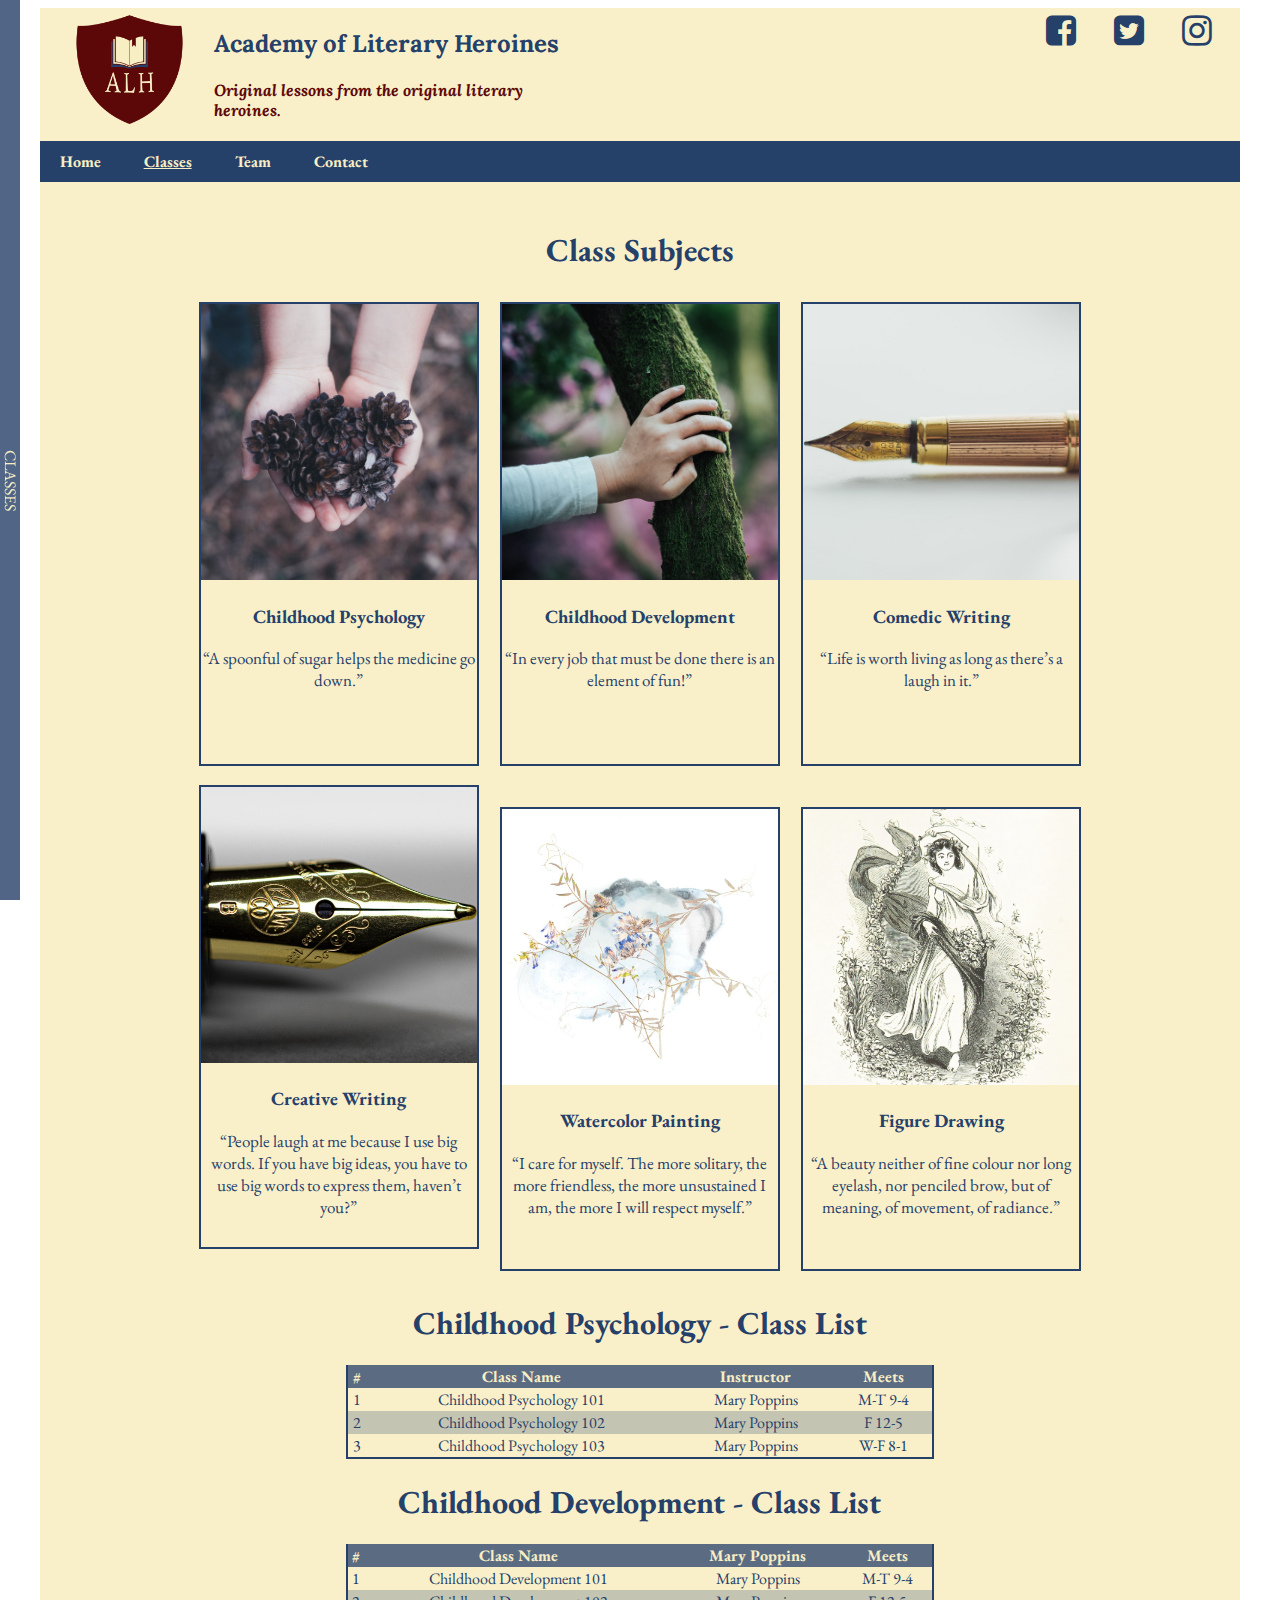
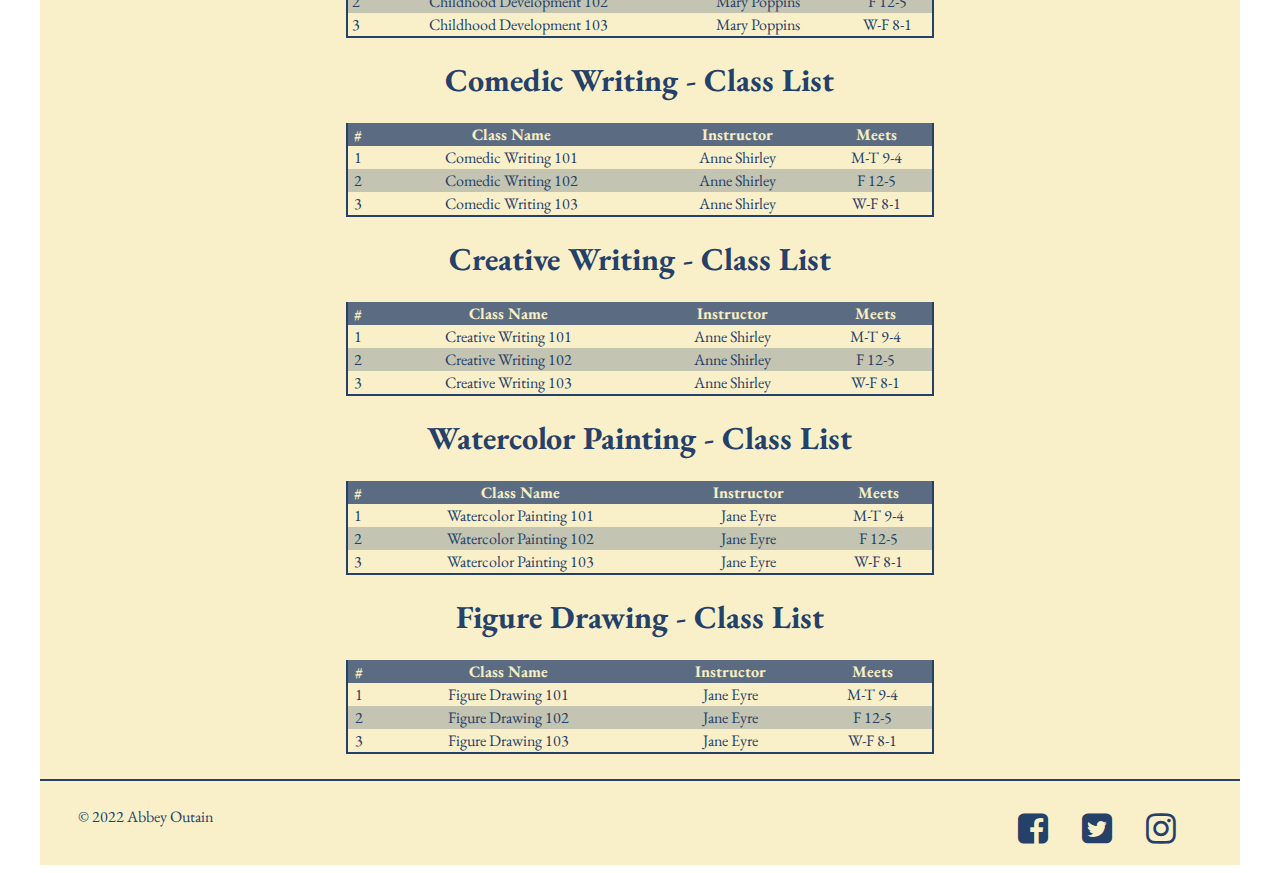
==== commit 780b9aab: "Edited some styling and spacing" ====
--- a/FED1StudioProject/Classes.html
+++ b/FED1StudioProject/Classes.html
@@ -73,7 +73,7 @@
                              title="A fountain pen nib." />
                     </a>
                     <h3>Creative Writing</h3>
-                    <p>“People laugh at me because I use big words. But if you have big ideas, you have to use big words to express them, haven’t you?”</p>
+                    <p>“People laugh at me because I use big words. If you have big ideas, you have to use big words to express them, haven’t you?”</p>
                 </section>
                 <section class="galleryItem">
                     <a href=#watercolorPainting>
--- a/FED1StudioProject/stylesheets/stylesheet1.css
+++ b/FED1StudioProject/stylesheets/stylesheet1.css
@@ -136,6 +136,10 @@
 
 #chooseUs h1 {
     text-align: center;
+    font-size: 3em;
+    padding-bottom: 5%;
+    padding-top: 5%;
+    margin: auto;
 }
 
 #aboutUsLeft {
@@ -148,10 +152,14 @@
     float: right;
 }
 
-#chooseUsLeft {
-    width: 50%;
-    float: left;
-}
+    #aboutUsRight p {
+        font-size: 20px;
+    }
+
+    #chooseUsLeft {
+        width: 50%;
+        float: left;
+    }
 
 #chooseUsRight {
     width: 50%;
@@ -167,14 +175,35 @@
     height: 440px;
 }
 
+#chooseUsRightText {
+    font-size: 25px;
+    display: inline-block;
+    padding-left: 10%;
+    padding-right: 20%;
+}
+
 #chooseUsLeftText {
-    width: 90%;
-    margin-left: 10%;
+    /*width: 90%;
+    margin-left: 10%;*/
+    font-size: 25px;
+    display: inline-block;
+    padding-left: 10%;
+    padding-right: 20%;
+    padding-top: 10%;
+}
+
+#chooseUsLeftImage {
+    display: inline-block;
+}
+
+#chooseUsRightImage {
+    display: inline-block;
+    padding-top: 15%;
 }
 
 #castleInterior {
     width: 90%;
-    margin: auto;
+    margin-right: 10%;
 }
 
 #castle {
@@ -214,7 +243,7 @@
 
     .galleryItem p {
         min-height: 100px;
-        font-size: 18px;
+        font-size: 17px;
     }
 
 .classTables {
@@ -314,6 +343,7 @@
     float: right;
     padding-left: 3%;
     box-sizing: border-box;
+    font-size: 18px;
 }
 
     #teamAside ul {
